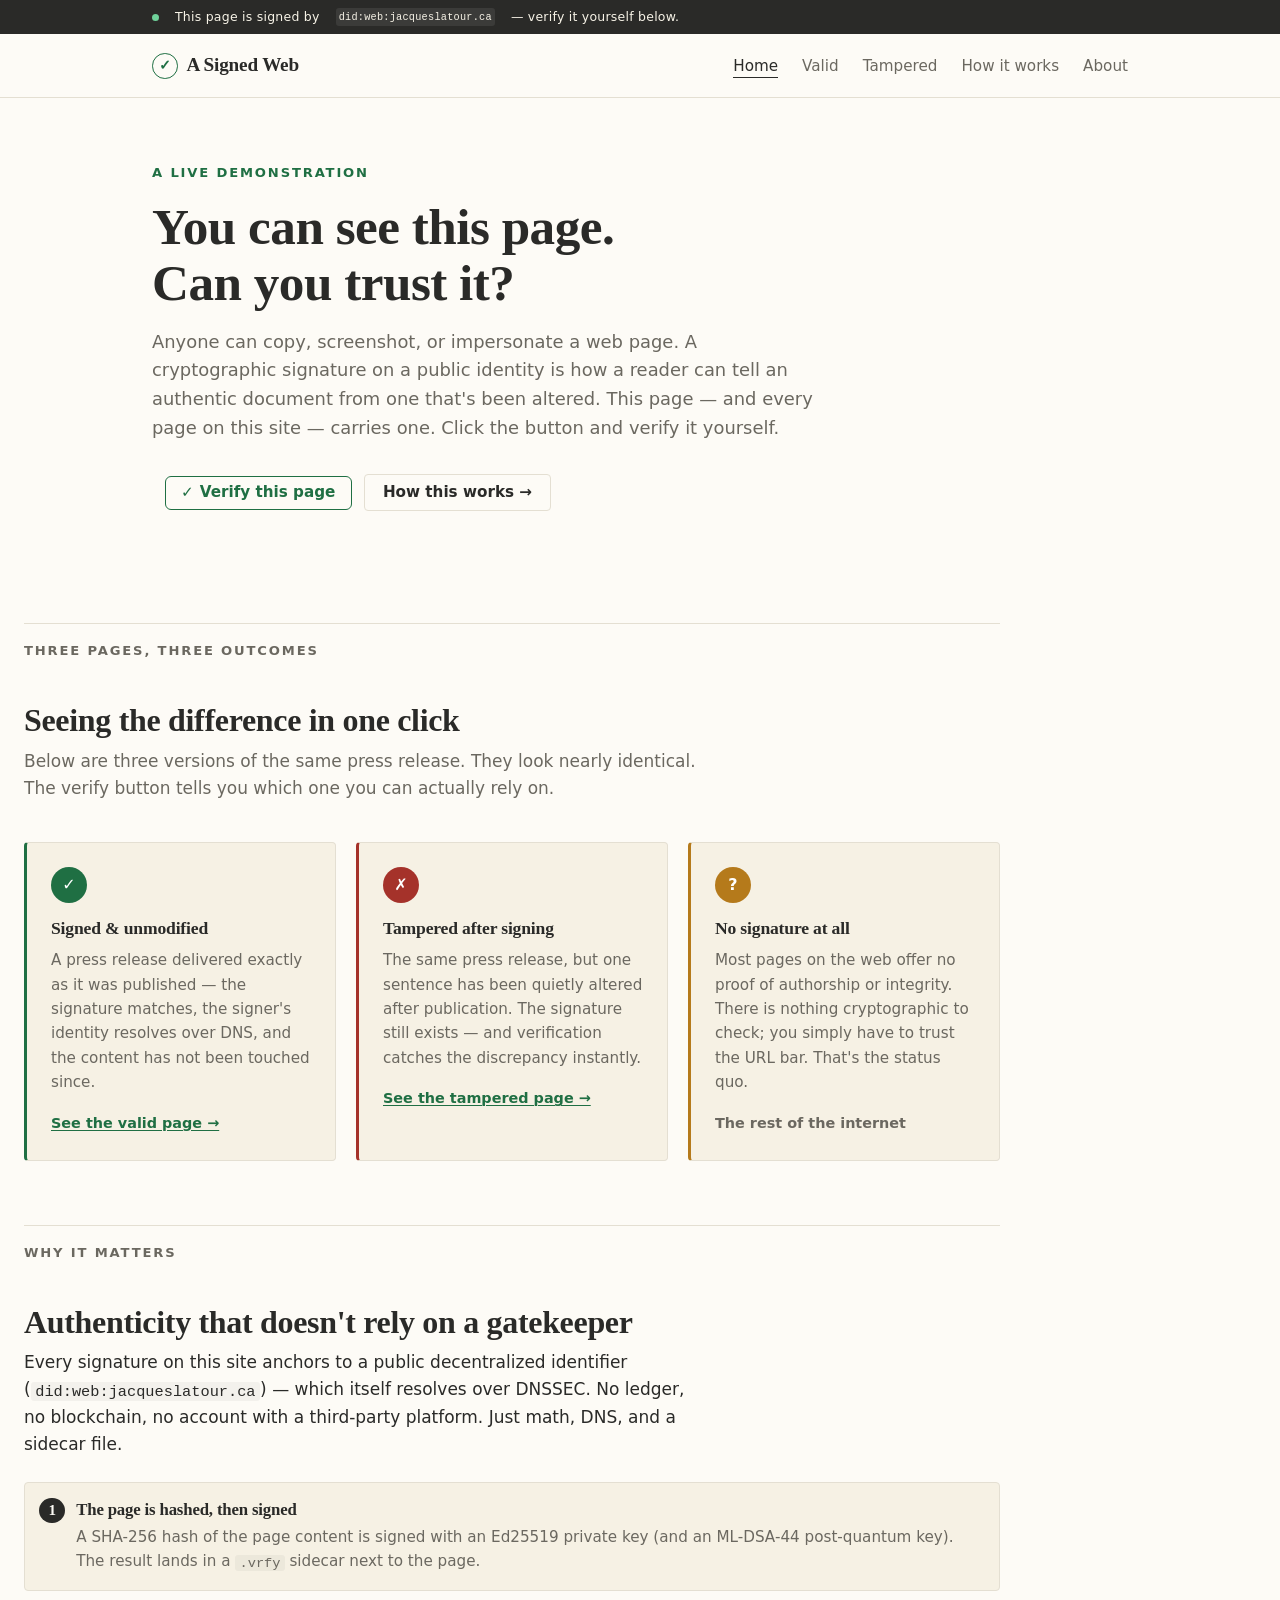
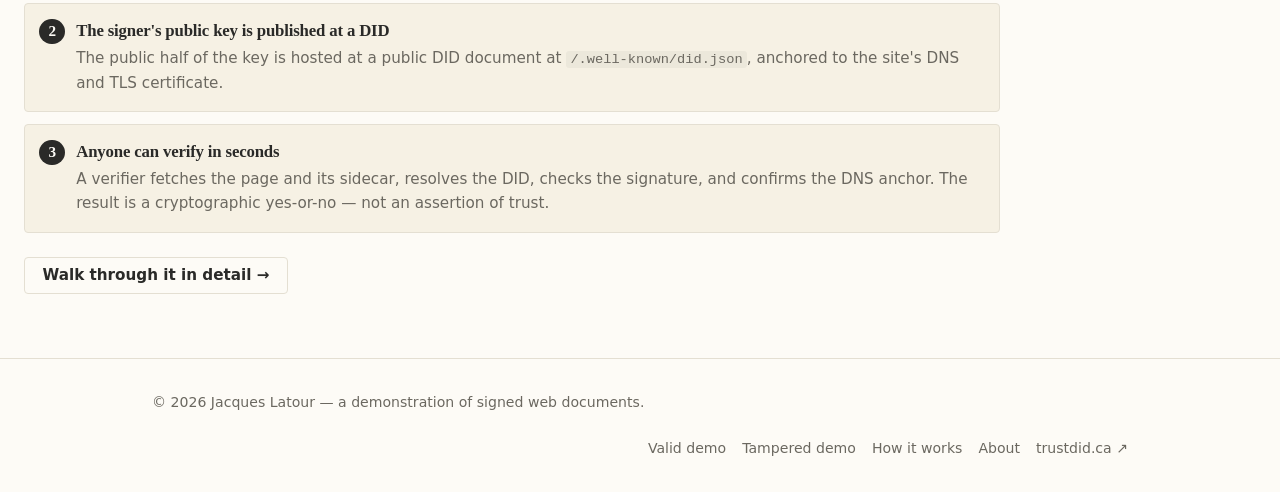
==== index.html @ 9b89d2e9 "again" ====
<!DOCTYPE html>
<html lang="en">
<head>
  <meta charset="UTF-8">
  <meta name="viewport" content="width=device-width, initial-scale=1.0">
  <title>A Signed Web — jacqueslatour.ca</title>
  <meta name="description" content="A live demonstration of cryptographically signed documents on the web. Every page here is verifiable against a public decentralized identity.">
  <link rel="stylesheet" href="css/styles.css">
</head>
<body>

  <div class="trust-bar">
    <div class="container">
      <span class="dot" aria-hidden="true"></span>
      <span>This page is signed by</span>
      <code>did:web:jacqueslatour.ca</code>
      <span>— verify it yourself below.</span>
    </div>
  </div>

  <nav class="nav" aria-label="Primary">
    <div class="container">
      <a href="/" class="nav-logo">
        <span class="seal" aria-hidden="true">✓</span>
        A Signed Web
      </a>
      <button class="nav-toggle" aria-label="Toggle navigation" aria-expanded="false">
        <span></span><span></span><span></span>
      </button>
      <ul class="nav-links">
        <li><a href="/" class="active">Home</a></li>
        <li><a href="demo/valid/">Valid</a></li>
        <li><a href="demo/tampered/">Tampered</a></li>
        <li><a href="how-it-works/">How it works</a></li>
        <li><a href="about/">About</a></li>
      </ul>
    </div>
  </nav>

  <header class="hero">
    <div class="container">
      <div class="eyebrow">A live demonstration</div>
      <h1>You can see this page. Can you trust it?</h1>
      <p class="subtitle">
        Anyone can copy, screenshot, or impersonate a web page. A cryptographic
        signature on a public identity is how a reader can tell an authentic
        document from one that's been altered. This page — and every page on
        this site — carries one. Click the button and verify it yourself.
      </p>
      <div class="hero-actions">
        <span id="hero-verify" data-trustdid-vrfy data-trustdid-vrfy-label="Verify this page"></span>
        <a href="how-it-works/" class="btn btn-ghost">How this works →</a>
      </div>
    </div>
  </header>

  <main>
    <section class="container section">
      <div class="section-lede">Three pages, three outcomes</div>
      <h2>Seeing the difference in one click</h2>
      <p class="muted" style="max-width:42rem">
        Below are three versions of the same press release. They look nearly
        identical. The verify button tells you which one you can actually rely on.
      </p>

      <div class="pillars">
        <article class="pillar is-pass">
          <span class="pillar-icon" aria-hidden="true">✓</span>
          <h3>Signed &amp; unmodified</h3>
          <p>A press release delivered exactly as it was published — the
             signature matches, the signer's identity resolves over DNS,
             and the content has not been touched since.</p>
          <a href="demo/valid/" class="pillar-action">See the valid page →</a>
        </article>

        <article class="pillar is-fail">
          <span class="pillar-icon" aria-hidden="true">✗</span>
          <h3>Tampered after signing</h3>
          <p>The same press release, but one sentence has been quietly
             altered after publication. The signature still exists —
             and verification catches the discrepancy instantly.</p>
          <a href="demo/tampered/" class="pillar-action">See the tampered page →</a>
        </article>

        <article class="pillar is-warn">
          <span class="pillar-icon" aria-hidden="true">?</span>
          <h3>No signature at all</h3>
          <p>Most pages on the web offer no proof of authorship or integrity.
             There is nothing cryptographic to check; you simply have to
             trust the URL bar. That's the status quo.</p>
          <span class="pillar-action muted">The rest of the internet</span>
        </article>
      </div>
    </section>

    <section class="container section">
      <div class="section-lede">Why it matters</div>
      <h2>Authenticity that doesn't rely on a gatekeeper</h2>
      <p style="max-width:42rem">
        Every signature on this site anchors to a public decentralized
        identifier (<code>did:web:jacqueslatour.ca</code>) — which itself
        resolves over DNSSEC. No ledger, no blockchain, no account with a
        third-party platform. Just math, DNS, and a sidecar file.
      </p>

      <ul class="steps">
        <li>
          <h3>The page is hashed, then signed</h3>
          <p>A SHA-256 hash of the page content is signed with an Ed25519
             private key (and an ML-DSA-44 post-quantum key). The result
             lands in a <code>.vrfy</code> sidecar next to the page.</p>
        </li>
        <li>
          <h3>The signer's public key is published at a DID</h3>
          <p>The public half of the key is hosted at a public DID document
             at <code>/.well-known/did.json</code>, anchored to the site's
             DNS and TLS certificate.</p>
        </li>
        <li>
          <h3>Anyone can verify in seconds</h3>
          <p>A verifier fetches the page and its sidecar, resolves the DID,
             checks the signature, and confirms the DNS anchor. The result
             is a cryptographic yes-or-no — not an assertion of trust.</p>
        </li>
      </ul>

      <p>
        <a href="how-it-works/" class="btn btn-ghost">Walk through it in detail →</a>
      </p>
    </section>
  </main>

  <footer class="site-footer">
    <div class="container">
      <span>© 2026 Jacques Latour — a demonstration of signed web documents.</span>
      <div class="foot-nav">
        <a href="demo/valid/">Valid demo</a>
        <a href="demo/tampered/">Tampered demo</a>
        <a href="how-it-works/">How it works</a>
        <a href="about/">About</a>
        <a href="https://trustdid.ca" target="_blank" rel="noopener">trustdid.ca ↗</a>
      </div>
    </div>
  </footer>

  <script src="js/main.js" defer></script>
  <script src="js/trustdid-verify.js" defer></script>
</body>
</html>
---- css/styles.css ----
/* ──────────────────────────────────────────────────────────────────────────
   jacqueslatour.ca — paper theme
   A showcase for signed-and-verified web documents.

   Palette:
     ink       #2a2a28    — body text
     muted     #6b6860    — secondary text
     paper     #fdfbf6    — page background
     vellum    #f6f1e4    — cards, panels
     rule      #e4dfd2    — borders, separators
     pass      #1f6f43    — valid / verified
     fail      #a5322a    — invalid / tampered
     warn      #b57a1b    — unverified / unreachable
   ────────────────────────────────────────────────────────────────────────── */

:root {
  --ink: #2a2a28;
  --muted: #6b6860;
  --paper: #fdfbf6;
  --vellum: #f6f1e4;
  --rule: #e4dfd2;
  --pass: #1f6f43;
  --fail: #a5322a;
  --warn: #b57a1b;

  --font-serif: "Source Serif 4", "Source Serif Pro", ui-serif, Georgia, "Times New Roman", serif;
  --font-sans:  system-ui, -apple-system, "Segoe UI", Roboto, "Helvetica Neue", Arial, sans-serif;
  --font-mono:  ui-monospace, SFMono-Regular, Menlo, Consolas, "Liberation Mono", monospace;

  --radius: 4px;
  --measure: 42rem;

  /* Override popover defaults so the widget inherits our theme */
  --tdv-pass: var(--pass);
  --tdv-fail: var(--fail);
  --tdv-warn: var(--warn);
  --tdv-accent: var(--pass);
  --tdv-bg: var(--vellum);
  --tdv-ink: var(--ink);
  --tdv-muted: var(--muted);
  --tdv-rule: var(--rule);
  --tdv-radius: 4px;
  --tdv-font: var(--font-sans);
}

* { box-sizing: border-box; }
html { -webkit-text-size-adjust: 100%; }
body {
  margin: 0;
  background: var(--paper);
  color: var(--ink);
  font-family: var(--font-sans);
  font-size: 17px;
  line-height: 1.6;
  text-rendering: optimizeLegibility;
  -webkit-font-smoothing: antialiased;
}

.container { max-width: 64rem; margin: 0 auto; padding: 0 1.5rem; }

h1, h2, h3, h4 {
  font-family: var(--font-serif);
  font-weight: 600;
  letter-spacing: -0.01em;
  color: var(--ink);
  margin: 0 0 0.5rem;
}
h1 { font-size: clamp(2rem, 4vw + 1rem, 3.2rem); line-height: 1.1; }
h2 { font-size: clamp(1.4rem, 1.5vw + 1rem, 2rem); line-height: 1.2; margin-top: 2.5rem; }
h3 { font-size: 1.15rem; line-height: 1.3; }

p { margin: 0 0 1rem; }
a { color: var(--pass); text-decoration: underline; text-decoration-thickness: 1px; text-underline-offset: 2px; }
a:hover { text-decoration-thickness: 2px; }

code, pre, .mono {
  font-family: var(--font-mono);
  font-size: 0.9em;
}
code { background: rgba(0,0,0,0.04); padding: 0.05em 0.3em; border-radius: 3px; }
pre  { background: var(--vellum); border: 1px solid var(--rule); border-radius: var(--radius);
       padding: 0.9rem 1rem; overflow-x: auto; line-height: 1.5; }

hr { border: 0; border-top: 1px solid var(--rule); margin: 2.5rem 0; }

.muted { color: var(--muted); }
.small { font-size: 0.88rem; }

/* ── Trust bar (top-of-page identity strip) ────────────────────────────── */
.trust-bar {
  background: var(--ink);
  color: #f7f3e7;
  font-size: 0.78rem;
  letter-spacing: 0.02em;
}
.trust-bar .container {
  display: flex; align-items: center; gap: 1rem; flex-wrap: wrap;
  padding-top: 0.45rem; padding-bottom: 0.45rem;
}
.trust-bar .dot { width: 7px; height: 7px; border-radius: 50%; background: #6fd19a; display: inline-block; }
.trust-bar code { background: rgba(255,255,255,0.08); color: #f7f3e7; font-size: 0.82em; }

/* ── Navigation ────────────────────────────────────────────────────────── */
.nav {
  border-bottom: 1px solid var(--rule);
  background: var(--paper);
}
.nav .container {
  display: flex; align-items: center; gap: 2rem;
  padding-top: 1rem; padding-bottom: 1rem;
}
.nav-logo {
  font-family: var(--font-serif); font-weight: 700; font-size: 1.2rem;
  color: var(--ink); text-decoration: none; letter-spacing: -0.01em;
  display: flex; align-items: center; gap: 0.55rem;
}
.nav-logo .seal {
  width: 1.6rem; height: 1.6rem; border: 1.5px solid var(--pass); color: var(--pass);
  border-radius: 50%; display: inline-flex; align-items: center; justify-content: center;
  font-size: 0.9rem; font-weight: 700;
}
.nav-links { list-style: none; display: flex; gap: 1.5rem; margin: 0 0 0 auto; padding: 0; }
.nav-links a {
  color: var(--muted); text-decoration: none; font-size: 0.95rem;
  border-bottom: 1.5px solid transparent; padding-bottom: 2px;
}
.nav-links a:hover, .nav-links a.active { color: var(--ink); border-color: var(--ink); }

.nav-toggle {
  display: none; background: none; border: 0; cursor: pointer; padding: 0.3rem;
}
.nav-toggle span {
  display: block; width: 20px; height: 2px; background: var(--ink); margin: 4px 0;
}

@media (max-width: 620px) {
  .nav .container { flex-wrap: wrap; }
  .nav-toggle { display: block; margin-left: auto; }
  .nav-links {
    width: 100%; flex-direction: column; gap: 0.4rem; margin: 0.8rem 0 0;
    display: none;
  }
  .nav-links.open { display: flex; }
}

/* ── Hero ──────────────────────────────────────────────────────────────── */
.hero { padding: 4rem 0 3rem; }
.hero .eyebrow {
  color: var(--pass); font-size: 0.82rem; font-weight: 700;
  letter-spacing: 0.14em; text-transform: uppercase;
  margin-bottom: 1rem;
}
.hero h1 { margin-bottom: 1rem; max-width: 22ch; }
.hero .subtitle {
  font-size: 1.12rem; color: var(--muted); max-width: var(--measure);
  margin-bottom: 2rem;
}
.hero .hero-actions { display: flex; flex-wrap: wrap; gap: 0.8rem; align-items: center; }
.hero .hero-actions .tdv-btn { font-size: 0.95rem; padding: 0.55em 1em; }

/* ── Buttons ───────────────────────────────────────────────────────────── */
.btn {
  display: inline-flex; align-items: center; gap: 0.45em;
  font: inherit; font-size: 0.95rem; font-weight: 600; line-height: 1;
  padding: 0.65em 1.15em; border-radius: var(--radius); cursor: pointer;
  text-decoration: none; border: 1px solid transparent;
  transition: background 0.15s ease, color 0.15s ease, border-color 0.15s ease;
}
.btn-primary { background: var(--ink); color: var(--paper); border-color: var(--ink); }
.btn-primary:hover { background: #3d3d3a; border-color: #3d3d3a; }
.btn-ghost { background: transparent; color: var(--ink); border-color: var(--rule); }
.btn-ghost:hover { border-color: var(--ink); }

/* ── Pillars (3-state comparison) ──────────────────────────────────────── */
.pillars {
  display: grid; grid-template-columns: repeat(auto-fit, minmax(15rem, 1fr));
  gap: 1.25rem; margin: 2.5rem 0;
}
.pillar {
  background: var(--vellum); border: 1px solid var(--rule);
  border-radius: var(--radius); padding: 1.5rem;
}
.pillar .pillar-icon {
  width: 2.25rem; height: 2.25rem; border-radius: 50%;
  display: inline-flex; align-items: center; justify-content: center;
  margin-bottom: 0.9rem; font-size: 1rem; font-weight: 700;
}
.pillar.is-pass { border-left: 3px solid var(--pass); }
.pillar.is-pass .pillar-icon { background: var(--pass); color: #fff; }
.pillar.is-fail { border-left: 3px solid var(--fail); }
.pillar.is-fail .pillar-icon { background: var(--fail); color: #fff; }
.pillar.is-warn { border-left: 3px solid var(--warn); }
.pillar.is-warn .pillar-icon { background: var(--warn); color: #fff; }
.pillar h3 { margin-top: 0; font-size: 1.1rem; }
.pillar p { font-size: 0.95rem; color: var(--muted); margin-bottom: 0.9rem; }
.pillar .pillar-action { font-size: 0.9rem; font-weight: 600; }

/* ── Section headings ──────────────────────────────────────────────────── */
.section { margin: 4rem 0; }
.section-lede {
  font-size: 0.82rem; font-weight: 700; letter-spacing: 0.14em;
  text-transform: uppercase; color: var(--muted);
  border-top: 1px solid var(--rule); padding-top: 1rem; margin-bottom: 0.5rem;
}

/* ── Document / press-release layout ──────────────────────────────────── */
.document {
  background: var(--paper); border: 1px solid var(--rule);
  border-radius: var(--radius); padding: 2.5rem 2rem;
  max-width: 44rem; margin: 0 auto;
  box-shadow: 0 1px 0 rgba(0,0,0,0.03), 0 8px 28px rgba(0,0,0,0.04);
}
.document .doc-header {
  border-bottom: 1px solid var(--rule); padding-bottom: 1rem; margin-bottom: 1.5rem;
}
.document .doc-kicker {
  color: var(--muted); font-size: 0.75rem; letter-spacing: 0.15em;
  text-transform: uppercase; margin-bottom: 0.5rem;
}
.document h1 {
  font-size: 2rem; line-height: 1.2; margin: 0 0 0.5rem;
  font-family: var(--font-serif);
}
.document .byline { color: var(--muted); font-size: 0.9rem; }
.document p, .document li { font-family: var(--font-serif); font-size: 1.05rem; line-height: 1.65; }
.document h2, .document h3 { font-family: var(--font-serif); }
.document ul, .document ol { padding-left: 1.4rem; }

/* ── Verify strip (attached below document) ───────────────────────────── */
.verify-strip {
  max-width: 44rem; margin: 1rem auto 0;
  display: flex; flex-wrap: wrap; align-items: center; gap: 0.8rem;
  padding: 0.9rem 1rem; border: 1px dashed var(--rule);
  border-radius: var(--radius); background: var(--vellum);
  font-size: 0.9rem; color: var(--muted);
}
.verify-strip strong { color: var(--ink); }
.verify-strip .spacer { flex: 1; min-width: 1rem; }

/* ── Status banner (above a doc page) ─────────────────────────────────── */
.banner {
  max-width: 44rem; margin: 0 auto 1rem; border-radius: var(--radius);
  padding: 0.75rem 1rem; font-size: 0.9rem;
  display: flex; align-items: flex-start; gap: 0.75rem;
}
.banner.is-pass { background: rgba(31,111,67,0.08); border: 1px solid rgba(31,111,67,0.25); color: #184f31; }
.banner.is-fail { background: rgba(165,50,42,0.08); border: 1px solid rgba(165,50,42,0.25); color: #782419; }
.banner.is-warn { background: rgba(181,122,27,0.10); border: 1px solid rgba(181,122,27,0.28); color: #7c5412; }
.banner .banner-icon { font-weight: 700; line-height: 1.2; }

/* ── Prose (how-it-works, about) ──────────────────────────────────────── */
.prose { max-width: var(--measure); }
.prose p, .prose li { font-size: 1.03rem; }
.prose h2 { margin-top: 2.5rem; }
.prose h3 { margin-top: 1.75rem; }
.prose ul, .prose ol { padding-left: 1.5rem; }
.prose li { margin-bottom: 0.4rem; }

.callout {
  border-left: 3px solid var(--pass); background: var(--vellum);
  padding: 1rem 1.25rem; margin: 1.5rem 0; border-radius: 0 var(--radius) var(--radius) 0;
  font-size: 0.98rem;
}
.callout.is-warn { border-left-color: var(--warn); }
.callout.is-fail { border-left-color: var(--fail); }

/* ── Step list ─────────────────────────────────────────────────────────── */
.steps { list-style: none; padding: 0; counter-reset: step; margin: 1.5rem 0; }
.steps > li {
  counter-increment: step; position: relative;
  padding: 1rem 1rem 1rem 3.2rem; margin-bottom: 0.75rem;
  background: var(--vellum); border: 1px solid var(--rule);
  border-radius: var(--radius);
}
.steps > li::before {
  content: counter(step); position: absolute; left: 0.9rem; top: 0.9rem;
  width: 1.6rem; height: 1.6rem; border-radius: 50%;
  background: var(--ink); color: var(--paper);
  font-family: var(--font-serif); font-weight: 700; font-size: 0.95rem;
  display: inline-flex; align-items: center; justify-content: center;
}
.steps h3 { margin: 0 0 0.25rem; font-size: 1.05rem; }
.steps p { margin: 0; color: var(--muted); font-size: 0.95rem; }

/* ── Footer ────────────────────────────────────────────────────────────── */
.site-footer {
  margin-top: 4rem; padding: 2rem 0;
  border-top: 1px solid var(--rule); color: var(--muted); font-size: 0.88rem;
}
.site-footer .container { display: flex; gap: 1.5rem; flex-wrap: wrap; align-items: baseline; }
.site-footer .foot-nav { display: flex; gap: 1rem; flex-wrap: wrap; margin-left: auto; }
.site-footer a { color: var(--muted); text-decoration: none; }
.site-footer a:hover { color: var(--ink); text-decoration: underline; }

/* ── Utility ───────────────────────────────────────────────────────────── */
.mt-1 { margin-top: 0.5rem; } .mt-2 { margin-top: 1rem; } .mt-3 { margin-top: 1.5rem; }
.mt-4 { margin-top: 2rem; }   .mt-5 { margin-top: 3rem; }
.mb-1 { margin-bottom: 0.5rem; } .mb-2 { margin-bottom: 1rem; } .mb-3 { margin-bottom: 1.5rem; }
.text-center { text-align: center; }
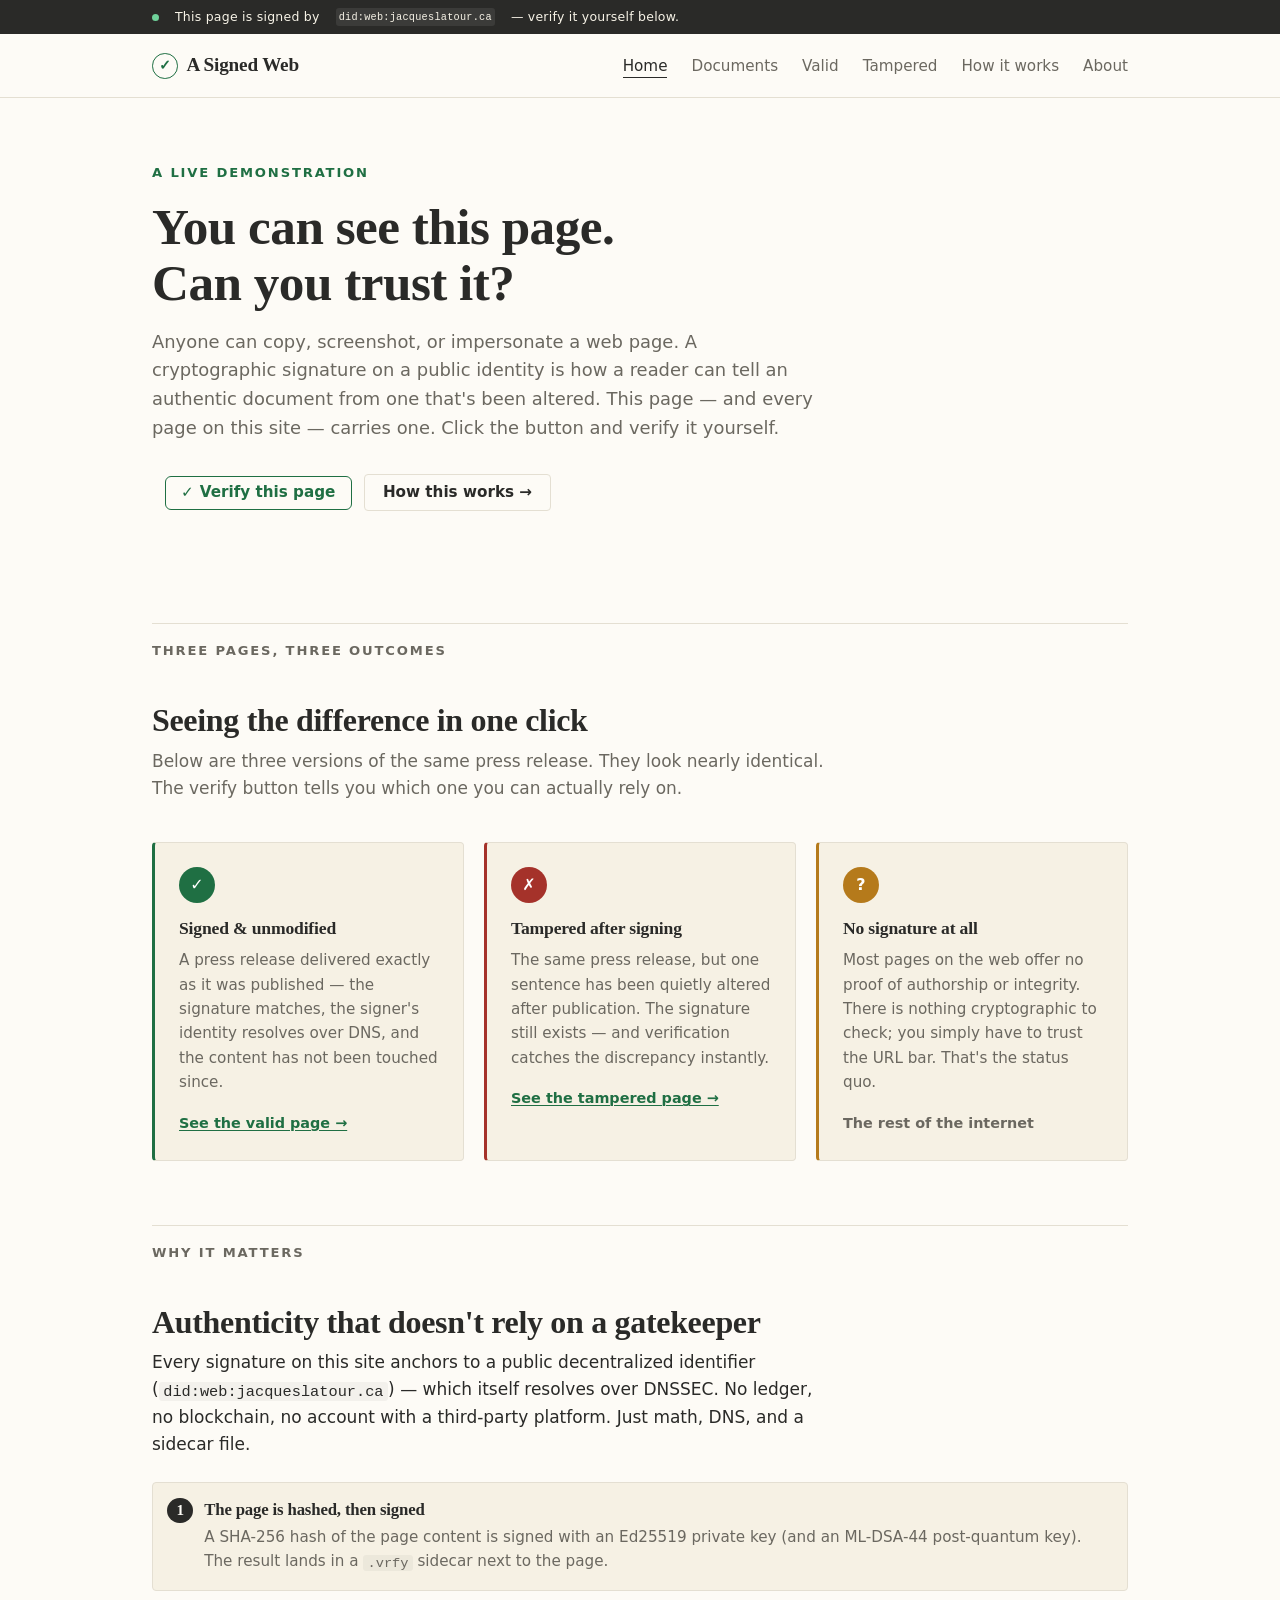
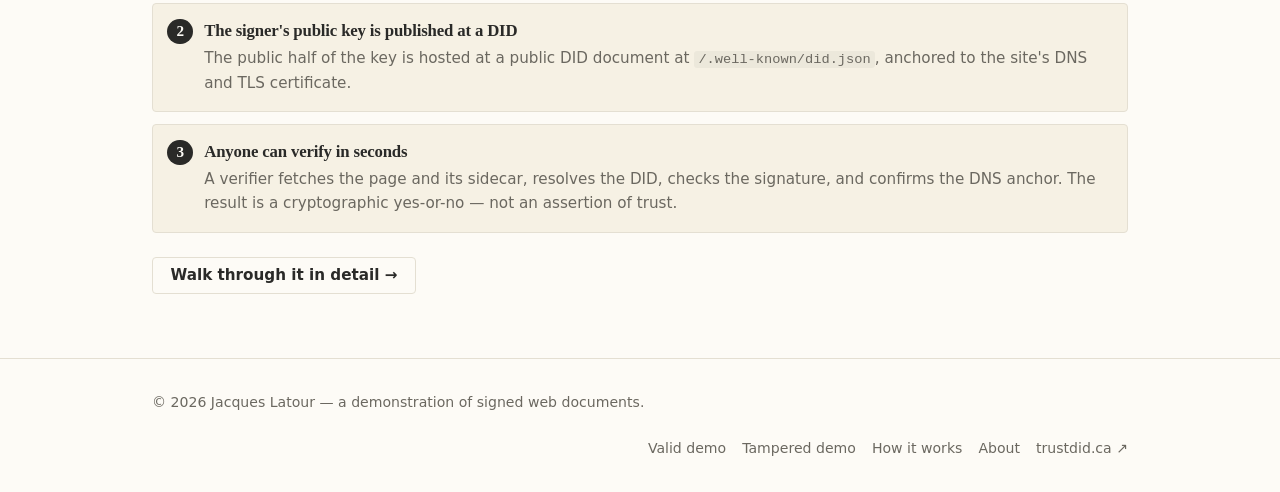
==== commit 1d43c1fb: "added sample legal doc page with verification" ====
--- a/index.html
+++ b/index.html
@@ -29,6 +29,7 @@
       </button>
       <ul class="nav-links">
         <li><a href="/" class="active">Home</a></li>
+        <li><a href="/gallery/">Documents</a></li>
         <li><a href="demo/valid/">Valid</a></li>
         <li><a href="demo/tampered/">Tampered</a></li>
         <li><a href="how-it-works/">How it works</a></li>
--- a/css/styles.css
+++ b/css/styles.css
@@ -195,8 +195,31 @@
 .pillar p { font-size: 0.95rem; color: var(--muted); margin-bottom: 0.9rem; }
 .pillar .pillar-action { font-size: 0.9rem; font-weight: 600; }
 
+/* ── Document gallery cards ────────────────────────────────────────────── */
+.btn-sm { font-size: 0.85rem; padding: 0.5em 0.9em; }
+
+.doc-grid {
+  display: grid; grid-template-columns: repeat(auto-fit, minmax(16rem, 1fr));
+  gap: 1.25rem; margin: 2.5rem 0;
+}
+.doc-card {
+  display: flex; flex-direction: column;
+  background: var(--vellum); border: 1px solid var(--rule);
+  border-left: 3px solid var(--pass);
+  border-radius: var(--radius); padding: 1.5rem;
+}
+.doc-card .cat {
+  font-family: var(--font-sans); font-size: 0.72rem; font-weight: 700;
+  letter-spacing: 0.14em; text-transform: uppercase; color: var(--pass);
+  margin-bottom: 0.5rem;
+}
+.doc-card h3 { margin: 0 0 0.3rem; font-size: 1.15rem; }
+.doc-card .issuer { font-size: 0.82rem; color: var(--muted); margin-bottom: 0.75rem; }
+.doc-card p { font-size: 0.95rem; color: var(--muted); margin-bottom: 1.25rem; }
+.doc-card .doc-actions { margin-top: auto; display: flex; flex-wrap: wrap; gap: 0.5rem; }
+
 /* ── Section headings ──────────────────────────────────────────────────── */
-.section { margin: 4rem 0; }
+.section { margin: 4rem auto; }
 .section-lede {
   font-size: 0.82rem; font-weight: 700; letter-spacing: 0.14em;
   text-transform: uppercase; color: var(--muted);
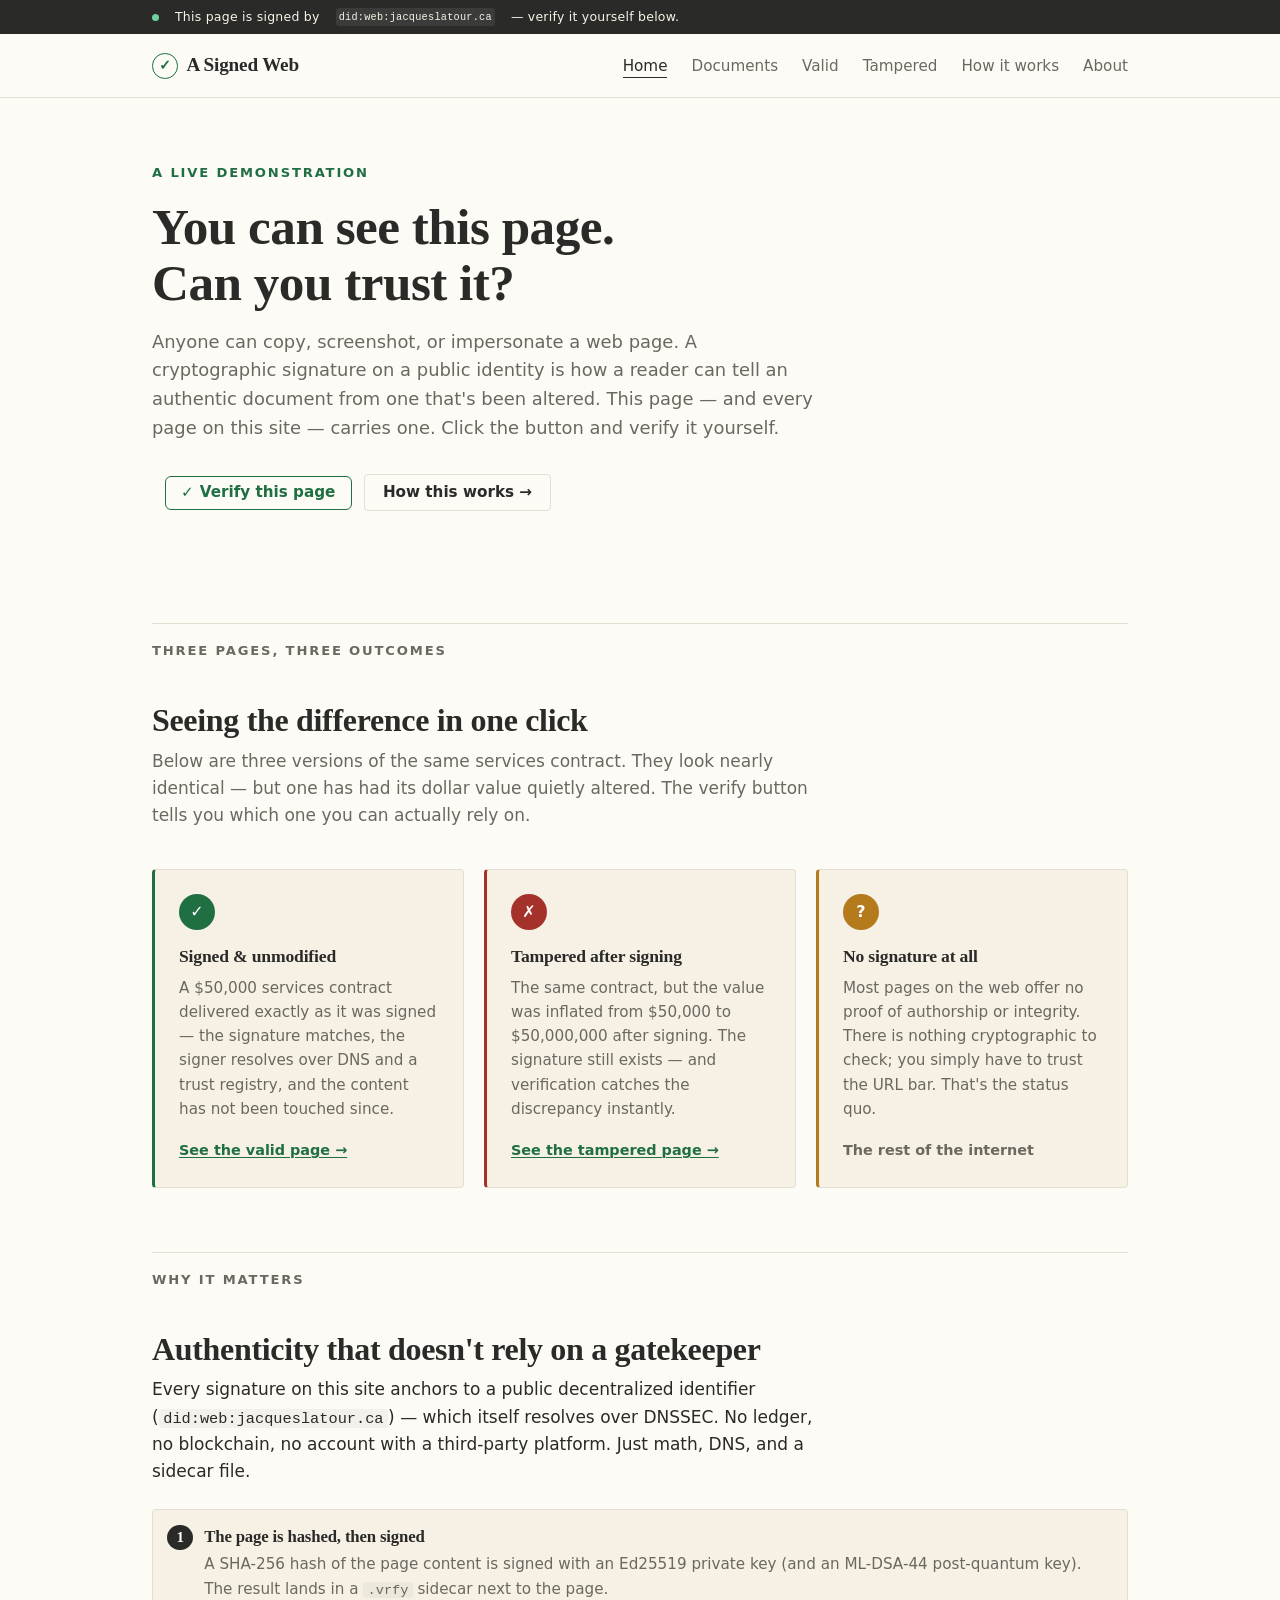
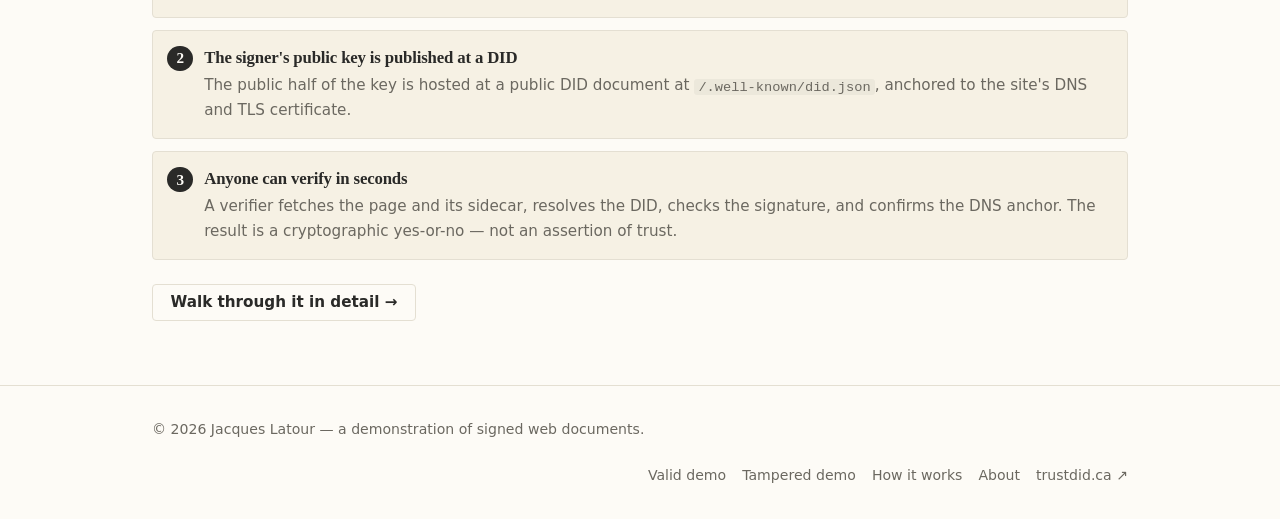
==== commit 78faca78: "again" ====
--- a/index.html
+++ b/index.html
@@ -1,150 +1,151 @@
-<!DOCTYPE html>
-<html lang="en">
-<head>
-  <meta charset="UTF-8">
-  <meta name="viewport" content="width=device-width, initial-scale=1.0">
-  <title>A Signed Web — jacqueslatour.ca</title>
-  <meta name="description" content="A live demonstration of cryptographically signed documents on the web. Every page here is verifiable against a public decentralized identity.">
-  <link rel="stylesheet" href="css/styles.css">
-</head>
-<body>
-
-  <div class="trust-bar">
-    <div class="container">
-      <span class="dot" aria-hidden="true"></span>
-      <span>This page is signed by</span>
-      <code>did:web:jacqueslatour.ca</code>
-      <span>— verify it yourself below.</span>
-    </div>
-  </div>
-
-  <nav class="nav" aria-label="Primary">
-    <div class="container">
-      <a href="/" class="nav-logo">
-        <span class="seal" aria-hidden="true">✓</span>
-        A Signed Web
-      </a>
-      <button class="nav-toggle" aria-label="Toggle navigation" aria-expanded="false">
-        <span></span><span></span><span></span>
-      </button>
-      <ul class="nav-links">
-        <li><a href="/" class="active">Home</a></li>
-        <li><a href="/gallery/">Documents</a></li>
-        <li><a href="demo/valid/">Valid</a></li>
-        <li><a href="demo/tampered/">Tampered</a></li>
-        <li><a href="how-it-works/">How it works</a></li>
-        <li><a href="about/">About</a></li>
-      </ul>
-    </div>
-  </nav>
-
-  <header class="hero">
-    <div class="container">
-      <div class="eyebrow">A live demonstration</div>
-      <h1>You can see this page. Can you trust it?</h1>
-      <p class="subtitle">
-        Anyone can copy, screenshot, or impersonate a web page. A cryptographic
-        signature on a public identity is how a reader can tell an authentic
-        document from one that's been altered. This page — and every page on
-        this site — carries one. Click the button and verify it yourself.
-      </p>
-      <div class="hero-actions">
-        <span id="hero-verify" data-trustdid-vrfy data-trustdid-vrfy-label="Verify this page"></span>
-        <a href="how-it-works/" class="btn btn-ghost">How this works →</a>
-      </div>
-    </div>
-  </header>
-
-  <main>
-    <section class="container section">
-      <div class="section-lede">Three pages, three outcomes</div>
-      <h2>Seeing the difference in one click</h2>
-      <p class="muted" style="max-width:42rem">
-        Below are three versions of the same press release. They look nearly
-        identical. The verify button tells you which one you can actually rely on.
-      </p>
-
-      <div class="pillars">
-        <article class="pillar is-pass">
-          <span class="pillar-icon" aria-hidden="true">✓</span>
-          <h3>Signed &amp; unmodified</h3>
-          <p>A press release delivered exactly as it was published — the
-             signature matches, the signer's identity resolves over DNS,
-             and the content has not been touched since.</p>
-          <a href="demo/valid/" class="pillar-action">See the valid page →</a>
-        </article>
-
-        <article class="pillar is-fail">
-          <span class="pillar-icon" aria-hidden="true">✗</span>
-          <h3>Tampered after signing</h3>
-          <p>The same press release, but one sentence has been quietly
-             altered after publication. The signature still exists —
-             and verification catches the discrepancy instantly.</p>
-          <a href="demo/tampered/" class="pillar-action">See the tampered page →</a>
-        </article>
-
-        <article class="pillar is-warn">
-          <span class="pillar-icon" aria-hidden="true">?</span>
-          <h3>No signature at all</h3>
-          <p>Most pages on the web offer no proof of authorship or integrity.
-             There is nothing cryptographic to check; you simply have to
-             trust the URL bar. That's the status quo.</p>
-          <span class="pillar-action muted">The rest of the internet</span>
-        </article>
-      </div>
-    </section>
-
-    <section class="container section">
-      <div class="section-lede">Why it matters</div>
-      <h2>Authenticity that doesn't rely on a gatekeeper</h2>
-      <p style="max-width:42rem">
-        Every signature on this site anchors to a public decentralized
-        identifier (<code>did:web:jacqueslatour.ca</code>) — which itself
-        resolves over DNSSEC. No ledger, no blockchain, no account with a
-        third-party platform. Just math, DNS, and a sidecar file.
-      </p>
-
-      <ul class="steps">
-        <li>
-          <h3>The page is hashed, then signed</h3>
-          <p>A SHA-256 hash of the page content is signed with an Ed25519
-             private key (and an ML-DSA-44 post-quantum key). The result
-             lands in a <code>.vrfy</code> sidecar next to the page.</p>
-        </li>
-        <li>
-          <h3>The signer's public key is published at a DID</h3>
-          <p>The public half of the key is hosted at a public DID document
-             at <code>/.well-known/did.json</code>, anchored to the site's
-             DNS and TLS certificate.</p>
-        </li>
-        <li>
-          <h3>Anyone can verify in seconds</h3>
-          <p>A verifier fetches the page and its sidecar, resolves the DID,
-             checks the signature, and confirms the DNS anchor. The result
-             is a cryptographic yes-or-no — not an assertion of trust.</p>
-        </li>
-      </ul>
-
-      <p>
-        <a href="how-it-works/" class="btn btn-ghost">Walk through it in detail →</a>
-      </p>
-    </section>
-  </main>
-
-  <footer class="site-footer">
-    <div class="container">
-      <span>© 2026 Jacques Latour — a demonstration of signed web documents.</span>
-      <div class="foot-nav">
-        <a href="demo/valid/">Valid demo</a>
-        <a href="demo/tampered/">Tampered demo</a>
-        <a href="how-it-works/">How it works</a>
-        <a href="about/">About</a>
-        <a href="https://trustdid.ca" target="_blank" rel="noopener">trustdid.ca ↗</a>
-      </div>
-    </div>
-  </footer>
-
-  <script src="js/main.js" defer></script>
-  <script src="js/trustdid-verify.js" defer></script>
-</body>
-</html>
+<!DOCTYPE html>
+<html lang="en">
+<head>
+  <meta charset="UTF-8">
+  <meta name="viewport" content="width=device-width, initial-scale=1.0">
+  <title>A Signed Web — jacqueslatour.ca</title>
+  <meta name="description" content="A live demonstration of cryptographically signed documents on the web. Every page here is verifiable against a public decentralized identity.">
+  <link rel="stylesheet" href="css/styles.css">
+</head>
+<body>
+
+  <div class="trust-bar">
+    <div class="container">
+      <span class="dot" aria-hidden="true"></span>
+      <span>This page is signed by</span>
+      <code>did:web:jacqueslatour.ca</code>
+      <span>— verify it yourself below.</span>
+    </div>
+  </div>
+
+  <nav class="nav" aria-label="Primary">
+    <div class="container">
+      <a href="/" class="nav-logo">
+        <span class="seal" aria-hidden="true">✓</span>
+        A Signed Web
+      </a>
+      <button class="nav-toggle" aria-label="Toggle navigation" aria-expanded="false">
+        <span></span><span></span><span></span>
+      </button>
+      <ul class="nav-links">
+        <li><a href="/" class="active">Home</a></li>
+        <li><a href="/gallery/">Documents</a></li>
+        <li><a href="demo/valid/">Valid</a></li>
+        <li><a href="demo/tampered/">Tampered</a></li>
+        <li><a href="how-it-works/">How it works</a></li>
+        <li><a href="about/">About</a></li>
+      </ul>
+    </div>
+  </nav>
+
+  <header class="hero">
+    <div class="container">
+      <div class="eyebrow">A live demonstration</div>
+      <h1>You can see this page. Can you trust it?</h1>
+      <p class="subtitle">
+        Anyone can copy, screenshot, or impersonate a web page. A cryptographic
+        signature on a public identity is how a reader can tell an authentic
+        document from one that's been altered. This page — and every page on
+        this site — carries one. Click the button and verify it yourself.
+      </p>
+      <div class="hero-actions">
+        <span id="hero-verify" data-trustdid-vrfy data-trustdid-vrfy-label="Verify this page"></span>
+        <a href="how-it-works/" class="btn btn-ghost">How this works →</a>
+      </div>
+    </div>
+  </header>
+
+  <main>
+    <section class="container section">
+      <div class="section-lede">Three pages, three outcomes</div>
+      <h2>Seeing the difference in one click</h2>
+      <p class="muted" style="max-width:42rem">
+        Below are three versions of the same services contract. They look nearly
+        identical — but one has had its dollar value quietly altered. The verify
+        button tells you which one you can actually rely on.
+      </p>
+
+      <div class="pillars">
+        <article class="pillar is-pass">
+          <span class="pillar-icon" aria-hidden="true">✓</span>
+          <h3>Signed &amp; unmodified</h3>
+          <p>A $50,000 services contract delivered exactly as it was signed —
+             the signature matches, the signer resolves over DNS and a trust
+             registry, and the content has not been touched since.</p>
+          <a href="demo/valid/" class="pillar-action">See the valid page →</a>
+        </article>
+
+        <article class="pillar is-fail">
+          <span class="pillar-icon" aria-hidden="true">✗</span>
+          <h3>Tampered after signing</h3>
+          <p>The same contract, but the value was inflated from $50,000 to
+             $50,000,000 after signing. The signature still exists —
+             and verification catches the discrepancy instantly.</p>
+          <a href="demo/tampered/" class="pillar-action">See the tampered page →</a>
+        </article>
+
+        <article class="pillar is-warn">
+          <span class="pillar-icon" aria-hidden="true">?</span>
+          <h3>No signature at all</h3>
+          <p>Most pages on the web offer no proof of authorship or integrity.
+             There is nothing cryptographic to check; you simply have to
+             trust the URL bar. That's the status quo.</p>
+          <span class="pillar-action muted">The rest of the internet</span>
+        </article>
+      </div>
+    </section>
+
+    <section class="container section">
+      <div class="section-lede">Why it matters</div>
+      <h2>Authenticity that doesn't rely on a gatekeeper</h2>
+      <p style="max-width:42rem">
+        Every signature on this site anchors to a public decentralized
+        identifier (<code>did:web:jacqueslatour.ca</code>) — which itself
+        resolves over DNSSEC. No ledger, no blockchain, no account with a
+        third-party platform. Just math, DNS, and a sidecar file.
+      </p>
+
+      <ul class="steps">
+        <li>
+          <h3>The page is hashed, then signed</h3>
+          <p>A SHA-256 hash of the page content is signed with an Ed25519
+             private key (and an ML-DSA-44 post-quantum key). The result
+             lands in a <code>.vrfy</code> sidecar next to the page.</p>
+        </li>
+        <li>
+          <h3>The signer's public key is published at a DID</h3>
+          <p>The public half of the key is hosted at a public DID document
+             at <code>/.well-known/did.json</code>, anchored to the site's
+             DNS and TLS certificate.</p>
+        </li>
+        <li>
+          <h3>Anyone can verify in seconds</h3>
+          <p>A verifier fetches the page and its sidecar, resolves the DID,
+             checks the signature, and confirms the DNS anchor. The result
+             is a cryptographic yes-or-no — not an assertion of trust.</p>
+        </li>
+      </ul>
+
+      <p>
+        <a href="how-it-works/" class="btn btn-ghost">Walk through it in detail →</a>
+      </p>
+    </section>
+  </main>
+
+  <footer class="site-footer">
+    <div class="container">
+      <span>© 2026 Jacques Latour — a demonstration of signed web documents.</span>
+      <div class="foot-nav">
+        <a href="demo/valid/">Valid demo</a>
+        <a href="demo/tampered/">Tampered demo</a>
+        <a href="how-it-works/">How it works</a>
+        <a href="about/">About</a>
+        <a href="https://trustdid.ca" target="_blank" rel="noopener">trustdid.ca ↗</a>
+      </div>
+    </div>
+  </footer>
+
+  <script src="js/main.js" defer></script>
+  <script src="js/trustdid-verify.js" defer></script>
+</body>
+</html>
--- a/css/styles.css
+++ b/css/styles.css
@@ -1,322 +1,322 @@
-/* ──────────────────────────────────────────────────────────────────────────
-   jacqueslatour.ca — paper theme
-   A showcase for signed-and-verified web documents.
-
-   Palette:
-     ink       #2a2a28    — body text
-     muted     #6b6860    — secondary text
-     paper     #fdfbf6    — page background
-     vellum    #f6f1e4    — cards, panels
-     rule      #e4dfd2    — borders, separators
-     pass      #1f6f43    — valid / verified
-     fail      #a5322a    — invalid / tampered
-     warn      #b57a1b    — unverified / unreachable
-   ────────────────────────────────────────────────────────────────────────── */
-
-:root {
-  --ink: #2a2a28;
-  --muted: #6b6860;
-  --paper: #fdfbf6;
-  --vellum: #f6f1e4;
-  --rule: #e4dfd2;
-  --pass: #1f6f43;
-  --fail: #a5322a;
-  --warn: #b57a1b;
-
-  --font-serif: "Source Serif 4", "Source Serif Pro", ui-serif, Georgia, "Times New Roman", serif;
-  --font-sans:  system-ui, -apple-system, "Segoe UI", Roboto, "Helvetica Neue", Arial, sans-serif;
-  --font-mono:  ui-monospace, SFMono-Regular, Menlo, Consolas, "Liberation Mono", monospace;
-
-  --radius: 4px;
-  --measure: 42rem;
-
-  /* Override popover defaults so the widget inherits our theme */
-  --tdv-pass: var(--pass);
-  --tdv-fail: var(--fail);
-  --tdv-warn: var(--warn);
-  --tdv-accent: var(--pass);
-  --tdv-bg: var(--vellum);
-  --tdv-ink: var(--ink);
-  --tdv-muted: var(--muted);
-  --tdv-rule: var(--rule);
-  --tdv-radius: 4px;
-  --tdv-font: var(--font-sans);
-}
-
-* { box-sizing: border-box; }
-html { -webkit-text-size-adjust: 100%; }
-body {
-  margin: 0;
-  background: var(--paper);
-  color: var(--ink);
-  font-family: var(--font-sans);
-  font-size: 17px;
-  line-height: 1.6;
-  text-rendering: optimizeLegibility;
-  -webkit-font-smoothing: antialiased;
-}
-
-.container { max-width: 64rem; margin: 0 auto; padding: 0 1.5rem; }
-
-h1, h2, h3, h4 {
-  font-family: var(--font-serif);
-  font-weight: 600;
-  letter-spacing: -0.01em;
-  color: var(--ink);
-  margin: 0 0 0.5rem;
-}
-h1 { font-size: clamp(2rem, 4vw + 1rem, 3.2rem); line-height: 1.1; }
-h2 { font-size: clamp(1.4rem, 1.5vw + 1rem, 2rem); line-height: 1.2; margin-top: 2.5rem; }
-h3 { font-size: 1.15rem; line-height: 1.3; }
-
-p { margin: 0 0 1rem; }
-a { color: var(--pass); text-decoration: underline; text-decoration-thickness: 1px; text-underline-offset: 2px; }
-a:hover { text-decoration-thickness: 2px; }
-
-code, pre, .mono {
-  font-family: var(--font-mono);
-  font-size: 0.9em;
-}
-code { background: rgba(0,0,0,0.04); padding: 0.05em 0.3em; border-radius: 3px; }
-pre  { background: var(--vellum); border: 1px solid var(--rule); border-radius: var(--radius);
-       padding: 0.9rem 1rem; overflow-x: auto; line-height: 1.5; }
-
-hr { border: 0; border-top: 1px solid var(--rule); margin: 2.5rem 0; }
-
-.muted { color: var(--muted); }
-.small { font-size: 0.88rem; }
-
-/* ── Trust bar (top-of-page identity strip) ────────────────────────────── */
-.trust-bar {
-  background: var(--ink);
-  color: #f7f3e7;
-  font-size: 0.78rem;
-  letter-spacing: 0.02em;
-}
-.trust-bar .container {
-  display: flex; align-items: center; gap: 1rem; flex-wrap: wrap;
-  padding-top: 0.45rem; padding-bottom: 0.45rem;
-}
-.trust-bar .dot { width: 7px; height: 7px; border-radius: 50%; background: #6fd19a; display: inline-block; }
-.trust-bar code { background: rgba(255,255,255,0.08); color: #f7f3e7; font-size: 0.82em; }
-
-/* ── Navigation ────────────────────────────────────────────────────────── */
-.nav {
-  border-bottom: 1px solid var(--rule);
-  background: var(--paper);
-}
-.nav .container {
-  display: flex; align-items: center; gap: 2rem;
-  padding-top: 1rem; padding-bottom: 1rem;
-}
-.nav-logo {
-  font-family: var(--font-serif); font-weight: 700; font-size: 1.2rem;
-  color: var(--ink); text-decoration: none; letter-spacing: -0.01em;
-  display: flex; align-items: center; gap: 0.55rem;
-}
-.nav-logo .seal {
-  width: 1.6rem; height: 1.6rem; border: 1.5px solid var(--pass); color: var(--pass);
-  border-radius: 50%; display: inline-flex; align-items: center; justify-content: center;
-  font-size: 0.9rem; font-weight: 700;
-}
-.nav-links { list-style: none; display: flex; gap: 1.5rem; margin: 0 0 0 auto; padding: 0; }
-.nav-links a {
-  color: var(--muted); text-decoration: none; font-size: 0.95rem;
-  border-bottom: 1.5px solid transparent; padding-bottom: 2px;
-}
-.nav-links a:hover, .nav-links a.active { color: var(--ink); border-color: var(--ink); }
-
-.nav-toggle {
-  display: none; background: none; border: 0; cursor: pointer; padding: 0.3rem;
-}
-.nav-toggle span {
-  display: block; width: 20px; height: 2px; background: var(--ink); margin: 4px 0;
-}
-
-@media (max-width: 620px) {
-  .nav .container { flex-wrap: wrap; }
-  .nav-toggle { display: block; margin-left: auto; }
-  .nav-links {
-    width: 100%; flex-direction: column; gap: 0.4rem; margin: 0.8rem 0 0;
-    display: none;
-  }
-  .nav-links.open { display: flex; }
-}
-
-/* ── Hero ──────────────────────────────────────────────────────────────── */
-.hero { padding: 4rem 0 3rem; }
-.hero .eyebrow {
-  color: var(--pass); font-size: 0.82rem; font-weight: 700;
-  letter-spacing: 0.14em; text-transform: uppercase;
-  margin-bottom: 1rem;
-}
-.hero h1 { margin-bottom: 1rem; max-width: 22ch; }
-.hero .subtitle {
-  font-size: 1.12rem; color: var(--muted); max-width: var(--measure);
-  margin-bottom: 2rem;
-}
-.hero .hero-actions { display: flex; flex-wrap: wrap; gap: 0.8rem; align-items: center; }
-.hero .hero-actions .tdv-btn { font-size: 0.95rem; padding: 0.55em 1em; }
-
-/* ── Buttons ───────────────────────────────────────────────────────────── */
-.btn {
-  display: inline-flex; align-items: center; gap: 0.45em;
-  font: inherit; font-size: 0.95rem; font-weight: 600; line-height: 1;
-  padding: 0.65em 1.15em; border-radius: var(--radius); cursor: pointer;
-  text-decoration: none; border: 1px solid transparent;
-  transition: background 0.15s ease, color 0.15s ease, border-color 0.15s ease;
-}
-.btn-primary { background: var(--ink); color: var(--paper); border-color: var(--ink); }
-.btn-primary:hover { background: #3d3d3a; border-color: #3d3d3a; }
-.btn-ghost { background: transparent; color: var(--ink); border-color: var(--rule); }
-.btn-ghost:hover { border-color: var(--ink); }
-
-/* ── Pillars (3-state comparison) ──────────────────────────────────────── */
-.pillars {
-  display: grid; grid-template-columns: repeat(auto-fit, minmax(15rem, 1fr));
-  gap: 1.25rem; margin: 2.5rem 0;
-}
-.pillar {
-  background: var(--vellum); border: 1px solid var(--rule);
-  border-radius: var(--radius); padding: 1.5rem;
-}
-.pillar .pillar-icon {
-  width: 2.25rem; height: 2.25rem; border-radius: 50%;
-  display: inline-flex; align-items: center; justify-content: center;
-  margin-bottom: 0.9rem; font-size: 1rem; font-weight: 700;
-}
-.pillar.is-pass { border-left: 3px solid var(--pass); }
-.pillar.is-pass .pillar-icon { background: var(--pass); color: #fff; }
-.pillar.is-fail { border-left: 3px solid var(--fail); }
-.pillar.is-fail .pillar-icon { background: var(--fail); color: #fff; }
-.pillar.is-warn { border-left: 3px solid var(--warn); }
-.pillar.is-warn .pillar-icon { background: var(--warn); color: #fff; }
-.pillar h3 { margin-top: 0; font-size: 1.1rem; }
-.pillar p { font-size: 0.95rem; color: var(--muted); margin-bottom: 0.9rem; }
-.pillar .pillar-action { font-size: 0.9rem; font-weight: 600; }
-
-/* ── Document gallery cards ────────────────────────────────────────────── */
-.btn-sm { font-size: 0.85rem; padding: 0.5em 0.9em; }
-
-.doc-grid {
-  display: grid; grid-template-columns: repeat(auto-fit, minmax(16rem, 1fr));
-  gap: 1.25rem; margin: 2.5rem 0;
-}
-.doc-card {
-  display: flex; flex-direction: column;
-  background: var(--vellum); border: 1px solid var(--rule);
-  border-left: 3px solid var(--pass);
-  border-radius: var(--radius); padding: 1.5rem;
-}
-.doc-card .cat {
-  font-family: var(--font-sans); font-size: 0.72rem; font-weight: 700;
-  letter-spacing: 0.14em; text-transform: uppercase; color: var(--pass);
-  margin-bottom: 0.5rem;
-}
-.doc-card h3 { margin: 0 0 0.3rem; font-size: 1.15rem; }
-.doc-card .issuer { font-size: 0.82rem; color: var(--muted); margin-bottom: 0.75rem; }
-.doc-card p { font-size: 0.95rem; color: var(--muted); margin-bottom: 1.25rem; }
-.doc-card .doc-actions { margin-top: auto; display: flex; flex-wrap: wrap; gap: 0.5rem; }
-
-/* ── Section headings ──────────────────────────────────────────────────── */
-.section { margin: 4rem auto; }
-.section-lede {
-  font-size: 0.82rem; font-weight: 700; letter-spacing: 0.14em;
-  text-transform: uppercase; color: var(--muted);
-  border-top: 1px solid var(--rule); padding-top: 1rem; margin-bottom: 0.5rem;
-}
-
-/* ── Document / press-release layout ──────────────────────────────────── */
-.document {
-  background: var(--paper); border: 1px solid var(--rule);
-  border-radius: var(--radius); padding: 2.5rem 2rem;
-  max-width: 44rem; margin: 0 auto;
-  box-shadow: 0 1px 0 rgba(0,0,0,0.03), 0 8px 28px rgba(0,0,0,0.04);
-}
-.document .doc-header {
-  border-bottom: 1px solid var(--rule); padding-bottom: 1rem; margin-bottom: 1.5rem;
-}
-.document .doc-kicker {
-  color: var(--muted); font-size: 0.75rem; letter-spacing: 0.15em;
-  text-transform: uppercase; margin-bottom: 0.5rem;
-}
-.document h1 {
-  font-size: 2rem; line-height: 1.2; margin: 0 0 0.5rem;
-  font-family: var(--font-serif);
-}
-.document .byline { color: var(--muted); font-size: 0.9rem; }
-.document p, .document li { font-family: var(--font-serif); font-size: 1.05rem; line-height: 1.65; }
-.document h2, .document h3 { font-family: var(--font-serif); }
-.document ul, .document ol { padding-left: 1.4rem; }
-
-/* ── Verify strip (attached below document) ───────────────────────────── */
-.verify-strip {
-  max-width: 44rem; margin: 1rem auto 0;
-  display: flex; flex-wrap: wrap; align-items: center; gap: 0.8rem;
-  padding: 0.9rem 1rem; border: 1px dashed var(--rule);
-  border-radius: var(--radius); background: var(--vellum);
-  font-size: 0.9rem; color: var(--muted);
-}
-.verify-strip strong { color: var(--ink); }
-.verify-strip .spacer { flex: 1; min-width: 1rem; }
-
-/* ── Status banner (above a doc page) ─────────────────────────────────── */
-.banner {
-  max-width: 44rem; margin: 0 auto 1rem; border-radius: var(--radius);
-  padding: 0.75rem 1rem; font-size: 0.9rem;
-  display: flex; align-items: flex-start; gap: 0.75rem;
-}
-.banner.is-pass { background: rgba(31,111,67,0.08); border: 1px solid rgba(31,111,67,0.25); color: #184f31; }
-.banner.is-fail { background: rgba(165,50,42,0.08); border: 1px solid rgba(165,50,42,0.25); color: #782419; }
-.banner.is-warn { background: rgba(181,122,27,0.10); border: 1px solid rgba(181,122,27,0.28); color: #7c5412; }
-.banner .banner-icon { font-weight: 700; line-height: 1.2; }
-
-/* ── Prose (how-it-works, about) ──────────────────────────────────────── */
-.prose { max-width: var(--measure); }
-.prose p, .prose li { font-size: 1.03rem; }
-.prose h2 { margin-top: 2.5rem; }
-.prose h3 { margin-top: 1.75rem; }
-.prose ul, .prose ol { padding-left: 1.5rem; }
-.prose li { margin-bottom: 0.4rem; }
-
-.callout {
-  border-left: 3px solid var(--pass); background: var(--vellum);
-  padding: 1rem 1.25rem; margin: 1.5rem 0; border-radius: 0 var(--radius) var(--radius) 0;
-  font-size: 0.98rem;
-}
-.callout.is-warn { border-left-color: var(--warn); }
-.callout.is-fail { border-left-color: var(--fail); }
-
-/* ── Step list ─────────────────────────────────────────────────────────── */
-.steps { list-style: none; padding: 0; counter-reset: step; margin: 1.5rem 0; }
-.steps > li {
-  counter-increment: step; position: relative;
-  padding: 1rem 1rem 1rem 3.2rem; margin-bottom: 0.75rem;
-  background: var(--vellum); border: 1px solid var(--rule);
-  border-radius: var(--radius);
-}
-.steps > li::before {
-  content: counter(step); position: absolute; left: 0.9rem; top: 0.9rem;
-  width: 1.6rem; height: 1.6rem; border-radius: 50%;
-  background: var(--ink); color: var(--paper);
-  font-family: var(--font-serif); font-weight: 700; font-size: 0.95rem;
-  display: inline-flex; align-items: center; justify-content: center;
-}
-.steps h3 { margin: 0 0 0.25rem; font-size: 1.05rem; }
-.steps p { margin: 0; color: var(--muted); font-size: 0.95rem; }
-
-/* ── Footer ────────────────────────────────────────────────────────────── */
-.site-footer {
-  margin-top: 4rem; padding: 2rem 0;
-  border-top: 1px solid var(--rule); color: var(--muted); font-size: 0.88rem;
-}
-.site-footer .container { display: flex; gap: 1.5rem; flex-wrap: wrap; align-items: baseline; }
-.site-footer .foot-nav { display: flex; gap: 1rem; flex-wrap: wrap; margin-left: auto; }
-.site-footer a { color: var(--muted); text-decoration: none; }
-.site-footer a:hover { color: var(--ink); text-decoration: underline; }
-
-/* ── Utility ───────────────────────────────────────────────────────────── */
-.mt-1 { margin-top: 0.5rem; } .mt-2 { margin-top: 1rem; } .mt-3 { margin-top: 1.5rem; }
-.mt-4 { margin-top: 2rem; }   .mt-5 { margin-top: 3rem; }
-.mb-1 { margin-bottom: 0.5rem; } .mb-2 { margin-bottom: 1rem; } .mb-3 { margin-bottom: 1.5rem; }
-.text-center { text-align: center; }
+/* ──────────────────────────────────────────────────────────────────────────
+   jacqueslatour.ca — paper theme
+   A showcase for signed-and-verified web documents.
+
+   Palette:
+     ink       #2a2a28    — body text
+     muted     #6b6860    — secondary text
+     paper     #fdfbf6    — page background
+     vellum    #f6f1e4    — cards, panels
+     rule      #e4dfd2    — borders, separators
+     pass      #1f6f43    — valid / verified
+     fail      #a5322a    — invalid / tampered
+     warn      #b57a1b    — unverified / unreachable
+   ────────────────────────────────────────────────────────────────────────── */
+
+:root {
+  --ink: #2a2a28;
+  --muted: #6b6860;
+  --paper: #fdfbf6;
+  --vellum: #f6f1e4;
+  --rule: #e4dfd2;
+  --pass: #1f6f43;
+  --fail: #a5322a;
+  --warn: #b57a1b;
+
+  --font-serif: "Source Serif 4", "Source Serif Pro", ui-serif, Georgia, "Times New Roman", serif;
+  --font-sans:  system-ui, -apple-system, "Segoe UI", Roboto, "Helvetica Neue", Arial, sans-serif;
+  --font-mono:  ui-monospace, SFMono-Regular, Menlo, Consolas, "Liberation Mono", monospace;
+
+  --radius: 4px;
+  --measure: 42rem;
+
+  /* Override popover defaults so the widget inherits our theme */
+  --tdv-pass: var(--pass);
+  --tdv-fail: var(--fail);
+  --tdv-warn: var(--warn);
+  --tdv-accent: var(--pass);
+  --tdv-bg: var(--vellum);
+  --tdv-ink: var(--ink);
+  --tdv-muted: var(--muted);
+  --tdv-rule: var(--rule);
+  --tdv-radius: 4px;
+  --tdv-font: var(--font-sans);
+}
+
+* { box-sizing: border-box; }
+html { -webkit-text-size-adjust: 100%; }
+body {
+  margin: 0;
+  background: var(--paper);
+  color: var(--ink);
+  font-family: var(--font-sans);
+  font-size: 17px;
+  line-height: 1.6;
+  text-rendering: optimizeLegibility;
+  -webkit-font-smoothing: antialiased;
+}
+
+.container { max-width: 64rem; margin: 0 auto; padding: 0 1.5rem; }
+
+h1, h2, h3, h4 {
+  font-family: var(--font-serif);
+  font-weight: 600;
+  letter-spacing: -0.01em;
+  color: var(--ink);
+  margin: 0 0 0.5rem;
+}
+h1 { font-size: clamp(2rem, 4vw + 1rem, 3.2rem); line-height: 1.1; }
+h2 { font-size: clamp(1.4rem, 1.5vw + 1rem, 2rem); line-height: 1.2; margin-top: 2.5rem; }
+h3 { font-size: 1.15rem; line-height: 1.3; }
+
+p { margin: 0 0 1rem; }
+a { color: var(--pass); text-decoration: underline; text-decoration-thickness: 1px; text-underline-offset: 2px; }
+a:hover { text-decoration-thickness: 2px; }
+
+code, pre, .mono {
+  font-family: var(--font-mono);
+  font-size: 0.9em;
+}
+code { background: rgba(0,0,0,0.04); padding: 0.05em 0.3em; border-radius: 3px; }
+pre  { background: var(--vellum); border: 1px solid var(--rule); border-radius: var(--radius);
+       padding: 0.9rem 1rem; overflow-x: auto; line-height: 1.5; }
+
+hr { border: 0; border-top: 1px solid var(--rule); margin: 2.5rem 0; }
+
+.muted { color: var(--muted); }
+.small { font-size: 0.88rem; }
+
+/* ── Trust bar (top-of-page identity strip) ────────────────────────────── */
+.trust-bar {
+  background: var(--ink);
+  color: #f7f3e7;
+  font-size: 0.78rem;
+  letter-spacing: 0.02em;
+}
+.trust-bar .container {
+  display: flex; align-items: center; gap: 1rem; flex-wrap: wrap;
+  padding-top: 0.45rem; padding-bottom: 0.45rem;
+}
+.trust-bar .dot { width: 7px; height: 7px; border-radius: 50%; background: #6fd19a; display: inline-block; }
+.trust-bar code { background: rgba(255,255,255,0.08); color: #f7f3e7; font-size: 0.82em; }
+
+/* ── Navigation ────────────────────────────────────────────────────────── */
+.nav {
+  border-bottom: 1px solid var(--rule);
+  background: var(--paper);
+}
+.nav .container {
+  display: flex; align-items: center; gap: 2rem;
+  padding-top: 1rem; padding-bottom: 1rem;
+}
+.nav-logo {
+  font-family: var(--font-serif); font-weight: 700; font-size: 1.2rem;
+  color: var(--ink); text-decoration: none; letter-spacing: -0.01em;
+  display: flex; align-items: center; gap: 0.55rem;
+}
+.nav-logo .seal {
+  width: 1.6rem; height: 1.6rem; border: 1.5px solid var(--pass); color: var(--pass);
+  border-radius: 50%; display: inline-flex; align-items: center; justify-content: center;
+  font-size: 0.9rem; font-weight: 700;
+}
+.nav-links { list-style: none; display: flex; gap: 1.5rem; margin: 0 0 0 auto; padding: 0; }
+.nav-links a {
+  color: var(--muted); text-decoration: none; font-size: 0.95rem;
+  border-bottom: 1.5px solid transparent; padding-bottom: 2px;
+}
+.nav-links a:hover, .nav-links a.active { color: var(--ink); border-color: var(--ink); }
+
+.nav-toggle {
+  display: none; background: none; border: 0; cursor: pointer; padding: 0.3rem;
+}
+.nav-toggle span {
+  display: block; width: 20px; height: 2px; background: var(--ink); margin: 4px 0;
+}
+
+@media (max-width: 620px) {
+  .nav .container { flex-wrap: wrap; }
+  .nav-toggle { display: block; margin-left: auto; }
+  .nav-links {
+    width: 100%; flex-direction: column; gap: 0.4rem; margin: 0.8rem 0 0;
+    display: none;
+  }
+  .nav-links.open { display: flex; }
+}
+
+/* ── Hero ──────────────────────────────────────────────────────────────── */
+.hero { padding: 4rem 0 3rem; }
+.hero .eyebrow {
+  color: var(--pass); font-size: 0.82rem; font-weight: 700;
+  letter-spacing: 0.14em; text-transform: uppercase;
+  margin-bottom: 1rem;
+}
+.hero h1 { margin-bottom: 1rem; max-width: 22ch; }
+.hero .subtitle {
+  font-size: 1.12rem; color: var(--muted); max-width: var(--measure);
+  margin-bottom: 2rem;
+}
+.hero .hero-actions { display: flex; flex-wrap: wrap; gap: 0.8rem; align-items: center; }
+.hero .hero-actions .tdv-btn { font-size: 0.95rem; padding: 0.55em 1em; }
+
+/* ── Buttons ───────────────────────────────────────────────────────────── */
+.btn {
+  display: inline-flex; align-items: center; gap: 0.45em;
+  font: inherit; font-size: 0.95rem; font-weight: 600; line-height: 1;
+  padding: 0.65em 1.15em; border-radius: var(--radius); cursor: pointer;
+  text-decoration: none; border: 1px solid transparent;
+  transition: background 0.15s ease, color 0.15s ease, border-color 0.15s ease;
+}
+.btn-primary { background: var(--ink); color: var(--paper); border-color: var(--ink); }
+.btn-primary:hover { background: #3d3d3a; border-color: #3d3d3a; }
+.btn-ghost { background: transparent; color: var(--ink); border-color: var(--rule); }
+.btn-ghost:hover { border-color: var(--ink); }
+
+/* ── Pillars (3-state comparison) ──────────────────────────────────────── */
+.pillars {
+  display: grid; grid-template-columns: repeat(auto-fit, minmax(15rem, 1fr));
+  gap: 1.25rem; margin: 2.5rem 0;
+}
+.pillar {
+  background: var(--vellum); border: 1px solid var(--rule);
+  border-radius: var(--radius); padding: 1.5rem;
+}
+.pillar .pillar-icon {
+  width: 2.25rem; height: 2.25rem; border-radius: 50%;
+  display: inline-flex; align-items: center; justify-content: center;
+  margin-bottom: 0.9rem; font-size: 1rem; font-weight: 700;
+}
+.pillar.is-pass { border-left: 3px solid var(--pass); }
+.pillar.is-pass .pillar-icon { background: var(--pass); color: #fff; }
+.pillar.is-fail { border-left: 3px solid var(--fail); }
+.pillar.is-fail .pillar-icon { background: var(--fail); color: #fff; }
+.pillar.is-warn { border-left: 3px solid var(--warn); }
+.pillar.is-warn .pillar-icon { background: var(--warn); color: #fff; }
+.pillar h3 { margin-top: 0; font-size: 1.1rem; }
+.pillar p { font-size: 0.95rem; color: var(--muted); margin-bottom: 0.9rem; }
+.pillar .pillar-action { font-size: 0.9rem; font-weight: 600; }
+
+/* ── Document gallery cards ────────────────────────────────────────────── */
+.btn-sm { font-size: 0.85rem; padding: 0.5em 0.9em; }
+
+.doc-grid {
+  display: grid; grid-template-columns: repeat(auto-fit, minmax(16rem, 1fr));
+  gap: 1.25rem; margin: 2.5rem 0;
+}
+.doc-card {
+  display: flex; flex-direction: column;
+  background: var(--vellum); border: 1px solid var(--rule);
+  border-left: 3px solid var(--pass);
+  border-radius: var(--radius); padding: 1.5rem;
+}
+.doc-card .cat {
+  font-family: var(--font-sans); font-size: 0.72rem; font-weight: 700;
+  letter-spacing: 0.14em; text-transform: uppercase; color: var(--pass);
+  margin-bottom: 0.5rem;
+}
+.doc-card h3 { margin: 0 0 0.3rem; font-size: 1.15rem; }
+.doc-card .issuer { font-size: 0.82rem; color: var(--muted); margin-bottom: 0.75rem; }
+.doc-card p { font-size: 0.95rem; color: var(--muted); margin-bottom: 1.25rem; }
+.doc-card .doc-actions { margin-top: auto; display: flex; flex-wrap: wrap; gap: 0.5rem; }
+
+/* ── Section headings ──────────────────────────────────────────────────── */
+.section { margin: 4rem auto; }
+.section-lede {
+  font-size: 0.82rem; font-weight: 700; letter-spacing: 0.14em;
+  text-transform: uppercase; color: var(--muted);
+  border-top: 1px solid var(--rule); padding-top: 1rem; margin-bottom: 0.5rem;
+}
+
+/* ── Document / press-release layout ──────────────────────────────────── */
+.document {
+  background: var(--paper); border: 1px solid var(--rule);
+  border-radius: var(--radius); padding: 2.5rem 2rem;
+  max-width: 44rem; margin: 0 auto;
+  box-shadow: 0 1px 0 rgba(0,0,0,0.03), 0 8px 28px rgba(0,0,0,0.04);
+}
+.document .doc-header {
+  border-bottom: 1px solid var(--rule); padding-bottom: 1rem; margin-bottom: 1.5rem;
+}
+.document .doc-kicker {
+  color: var(--muted); font-size: 0.75rem; letter-spacing: 0.15em;
+  text-transform: uppercase; margin-bottom: 0.5rem;
+}
+.document h1 {
+  font-size: 2rem; line-height: 1.2; margin: 0 0 0.5rem;
+  font-family: var(--font-serif);
+}
+.document .byline { color: var(--muted); font-size: 0.9rem; }
+.document p, .document li { font-family: var(--font-serif); font-size: 1.05rem; line-height: 1.65; }
+.document h2, .document h3 { font-family: var(--font-serif); }
+.document ul, .document ol { padding-left: 1.4rem; }
+
+/* ── Verify strip (attached below document) ───────────────────────────── */
+.verify-strip {
+  max-width: 44rem; margin: 1rem auto 0;
+  display: flex; flex-wrap: wrap; align-items: center; gap: 0.8rem;
+  padding: 0.9rem 1rem; border: 1px dashed var(--rule);
+  border-radius: var(--radius); background: var(--vellum);
+  font-size: 0.9rem; color: var(--muted);
+}
+.verify-strip strong { color: var(--ink); }
+.verify-strip .spacer { flex: 1; min-width: 1rem; }
+
+/* ── Status banner (above a doc page) ─────────────────────────────────── */
+.banner {
+  max-width: 44rem; margin: 0 auto 1rem; border-radius: var(--radius);
+  padding: 0.75rem 1rem; font-size: 0.9rem;
+  display: flex; align-items: flex-start; gap: 0.75rem;
+}
+.banner.is-pass { background: rgba(31,111,67,0.08); border: 1px solid rgba(31,111,67,0.25); color: #184f31; }
+.banner.is-fail { background: rgba(165,50,42,0.08); border: 1px solid rgba(165,50,42,0.25); color: #782419; }
+.banner.is-warn { background: rgba(181,122,27,0.10); border: 1px solid rgba(181,122,27,0.28); color: #7c5412; }
+.banner .banner-icon { font-weight: 700; line-height: 1.2; }
+
+/* ── Prose (how-it-works, about) ──────────────────────────────────────── */
+.prose { max-width: var(--measure); }
+.prose p, .prose li { font-size: 1.03rem; }
+.prose h2 { margin-top: 2.5rem; }
+.prose h3 { margin-top: 1.75rem; }
+.prose ul, .prose ol { padding-left: 1.5rem; }
+.prose li { margin-bottom: 0.4rem; }
+
+.callout {
+  border-left: 3px solid var(--pass); background: var(--vellum);
+  padding: 1rem 1.25rem; margin: 1.5rem 0; border-radius: 0 var(--radius) var(--radius) 0;
+  font-size: 0.98rem;
+}
+.callout.is-warn { border-left-color: var(--warn); }
+.callout.is-fail { border-left-color: var(--fail); }
+
+/* ── Step list ─────────────────────────────────────────────────────────── */
+.steps { list-style: none; padding: 0; counter-reset: step; margin: 1.5rem 0; }
+.steps > li {
+  counter-increment: step; position: relative;
+  padding: 1rem 1rem 1rem 3.2rem; margin-bottom: 0.75rem;
+  background: var(--vellum); border: 1px solid var(--rule);
+  border-radius: var(--radius);
+}
+.steps > li::before {
+  content: counter(step); position: absolute; left: 0.9rem; top: 0.9rem;
+  width: 1.6rem; height: 1.6rem; border-radius: 50%;
+  background: var(--ink); color: var(--paper);
+  font-family: var(--font-serif); font-weight: 700; font-size: 0.95rem;
+  display: inline-flex; align-items: center; justify-content: center;
+}
+.steps h3 { margin: 0 0 0.25rem; font-size: 1.05rem; }
+.steps p { margin: 0; color: var(--muted); font-size: 0.95rem; }
+
+/* ── Footer ────────────────────────────────────────────────────────────── */
+.site-footer {
+  margin-top: 4rem; padding: 2rem 0;
+  border-top: 1px solid var(--rule); color: var(--muted); font-size: 0.88rem;
+}
+.site-footer .container { display: flex; gap: 1.5rem; flex-wrap: wrap; align-items: baseline; }
+.site-footer .foot-nav { display: flex; gap: 1rem; flex-wrap: wrap; margin-left: auto; }
+.site-footer a { color: var(--muted); text-decoration: none; }
+.site-footer a:hover { color: var(--ink); text-decoration: underline; }
+
+/* ── Utility ───────────────────────────────────────────────────────────── */
+.mt-1 { margin-top: 0.5rem; } .mt-2 { margin-top: 1rem; } .mt-3 { margin-top: 1.5rem; }
+.mt-4 { margin-top: 2rem; }   .mt-5 { margin-top: 3rem; }
+.mb-1 { margin-bottom: 0.5rem; } .mb-2 { margin-bottom: 1rem; } .mb-3 { margin-bottom: 1.5rem; }
+.text-center { text-align: center; }
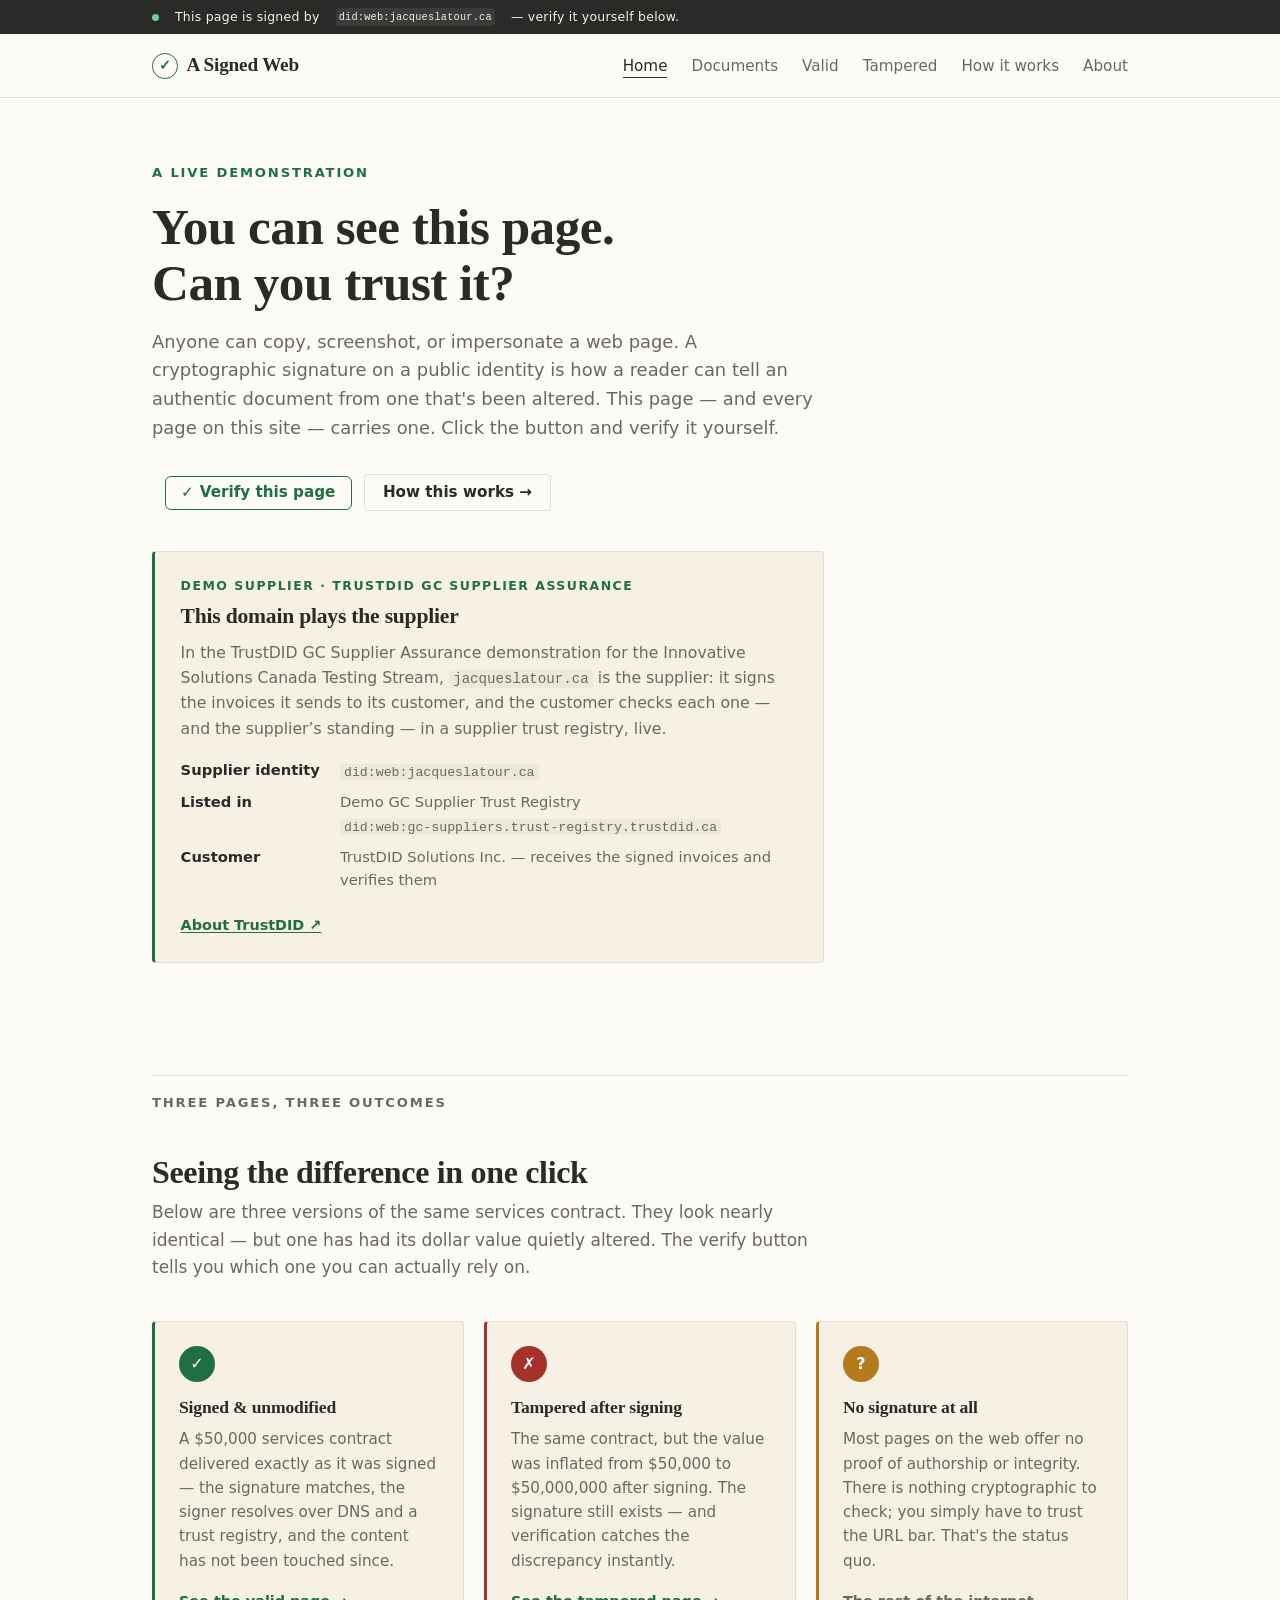
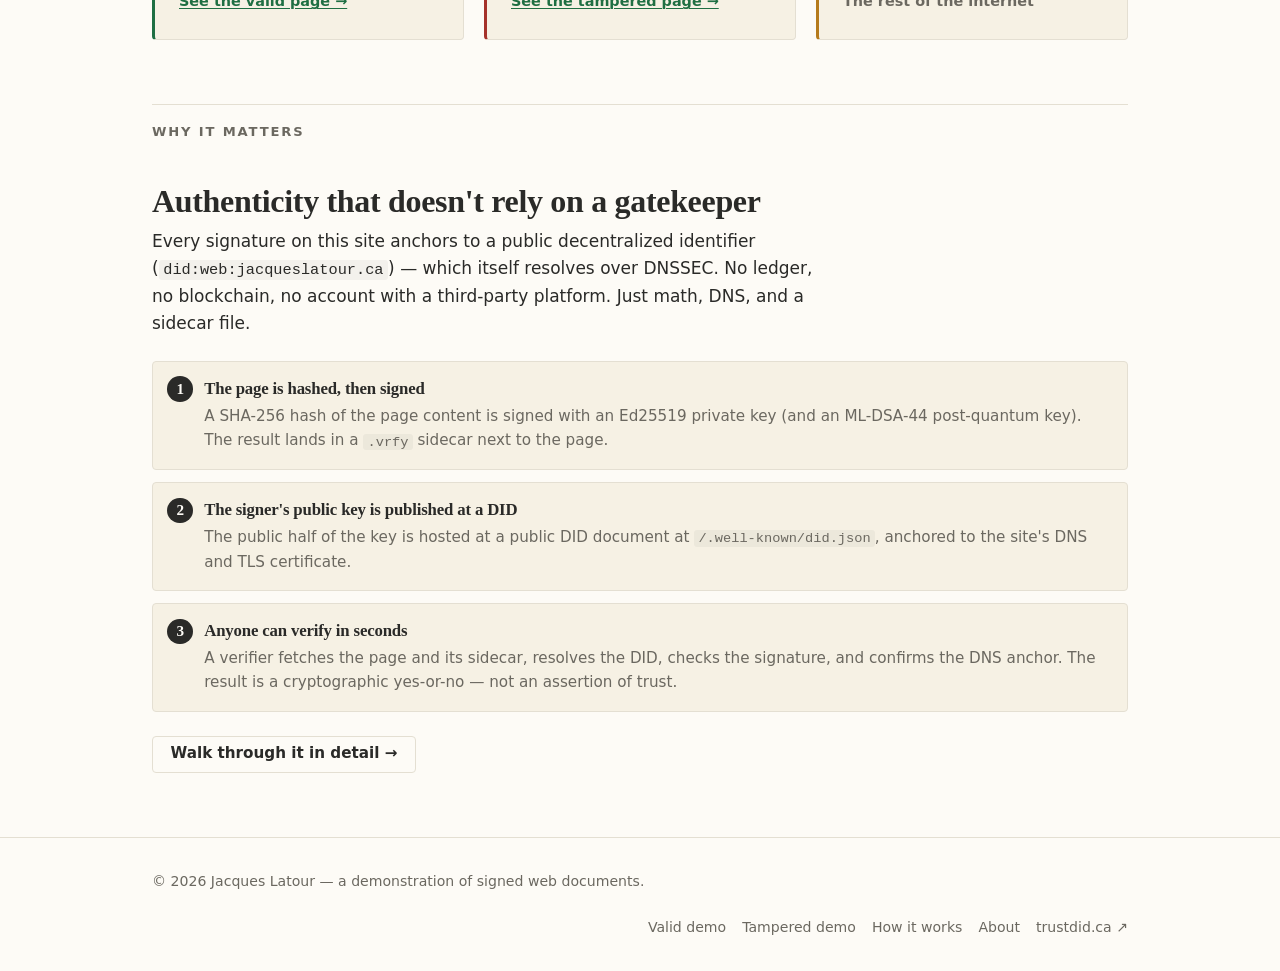
==== commit 967c7fc2: "again" ====
--- a/index.html
+++ b/index.html
@@ -52,6 +52,28 @@
         <span id="hero-verify" data-trustdid-vrfy data-trustdid-vrfy-label="Verify this page"></span>
         <a href="how-it-works/" class="btn btn-ghost">How this works →</a>
       </div>
+
+      <aside class="supplier-card" aria-labelledby="supplier-card-title">
+        <div class="supplier-card-kicker">Demo supplier · TrustDID GC Supplier Assurance</div>
+        <h2 id="supplier-card-title">This domain plays the supplier</h2>
+        <p>
+          In the TrustDID GC Supplier Assurance demonstration for the
+          Innovative Solutions Canada Testing Stream, <code>jacqueslatour.ca</code>
+          is the supplier: it signs the invoices it sends to its customer, and the
+          customer checks each one — and the supplier’s standing — in a supplier
+          trust registry, live.
+        </p>
+        <dl class="supplier-facts">
+          <dt>Supplier identity</dt>
+          <dd><code>did:web:jacqueslatour.ca</code></dd>
+          <dt>Listed in</dt>
+          <dd>Demo GC Supplier Trust Registry<br>
+              <code>did:web:gc-suppliers.trust-registry.trustdid.ca</code></dd>
+          <dt>Customer</dt>
+          <dd>TrustDID Solutions Inc. — receives the signed invoices and verifies them</dd>
+        </dl>
+        <a href="https://trustdid.ca" class="supplier-card-link" target="_blank" rel="noopener">About TrustDID ↗</a>
+      </aside>
     </div>
   </header>
 
--- a/css/styles.css
+++ b/css/styles.css
@@ -158,6 +158,31 @@
 .hero .hero-actions { display: flex; flex-wrap: wrap; gap: 0.8rem; align-items: center; }
 .hero .hero-actions .tdv-btn { font-size: 0.95rem; padding: 0.55em 1em; }
 
+/* ── Demo-supplier card (home hero) ──────────────────────────────────── */
+.supplier-card {
+  margin-top: 2.5rem; max-width: var(--measure);
+  background: var(--vellum); border: 1px solid var(--rule);
+  border-left: 3px solid var(--pass); border-radius: var(--radius);
+  padding: 1.5rem 1.6rem;
+}
+.supplier-card-kicker {
+  color: var(--pass); font-size: 0.78rem; font-weight: 700;
+  letter-spacing: 0.12em; text-transform: uppercase; margin-bottom: 0.5rem;
+}
+.supplier-card h2 { margin: 0 0 0.6rem; font-size: 1.35rem; }
+.supplier-card p { color: var(--muted); font-size: 0.98rem; }
+.supplier-facts {
+  display: grid; grid-template-columns: max-content 1fr; gap: 0.45rem 1.25rem;
+  margin: 1.1rem 0 1.2rem; font-size: 0.92rem;
+}
+.supplier-facts dt { font-weight: 600; color: var(--ink); }
+.supplier-facts dd { margin: 0; color: var(--muted); overflow-wrap: anywhere; }
+.supplier-card-link { font-size: 0.9rem; font-weight: 600; }
+@media (max-width: 34rem) {
+  .supplier-facts { grid-template-columns: 1fr; gap: 0.15rem; }
+  .supplier-facts dd { margin-bottom: 0.6rem; }
+}
+
 /* ── Buttons ───────────────────────────────────────────────────────────── */
 .btn {
   display: inline-flex; align-items: center; gap: 0.45em;
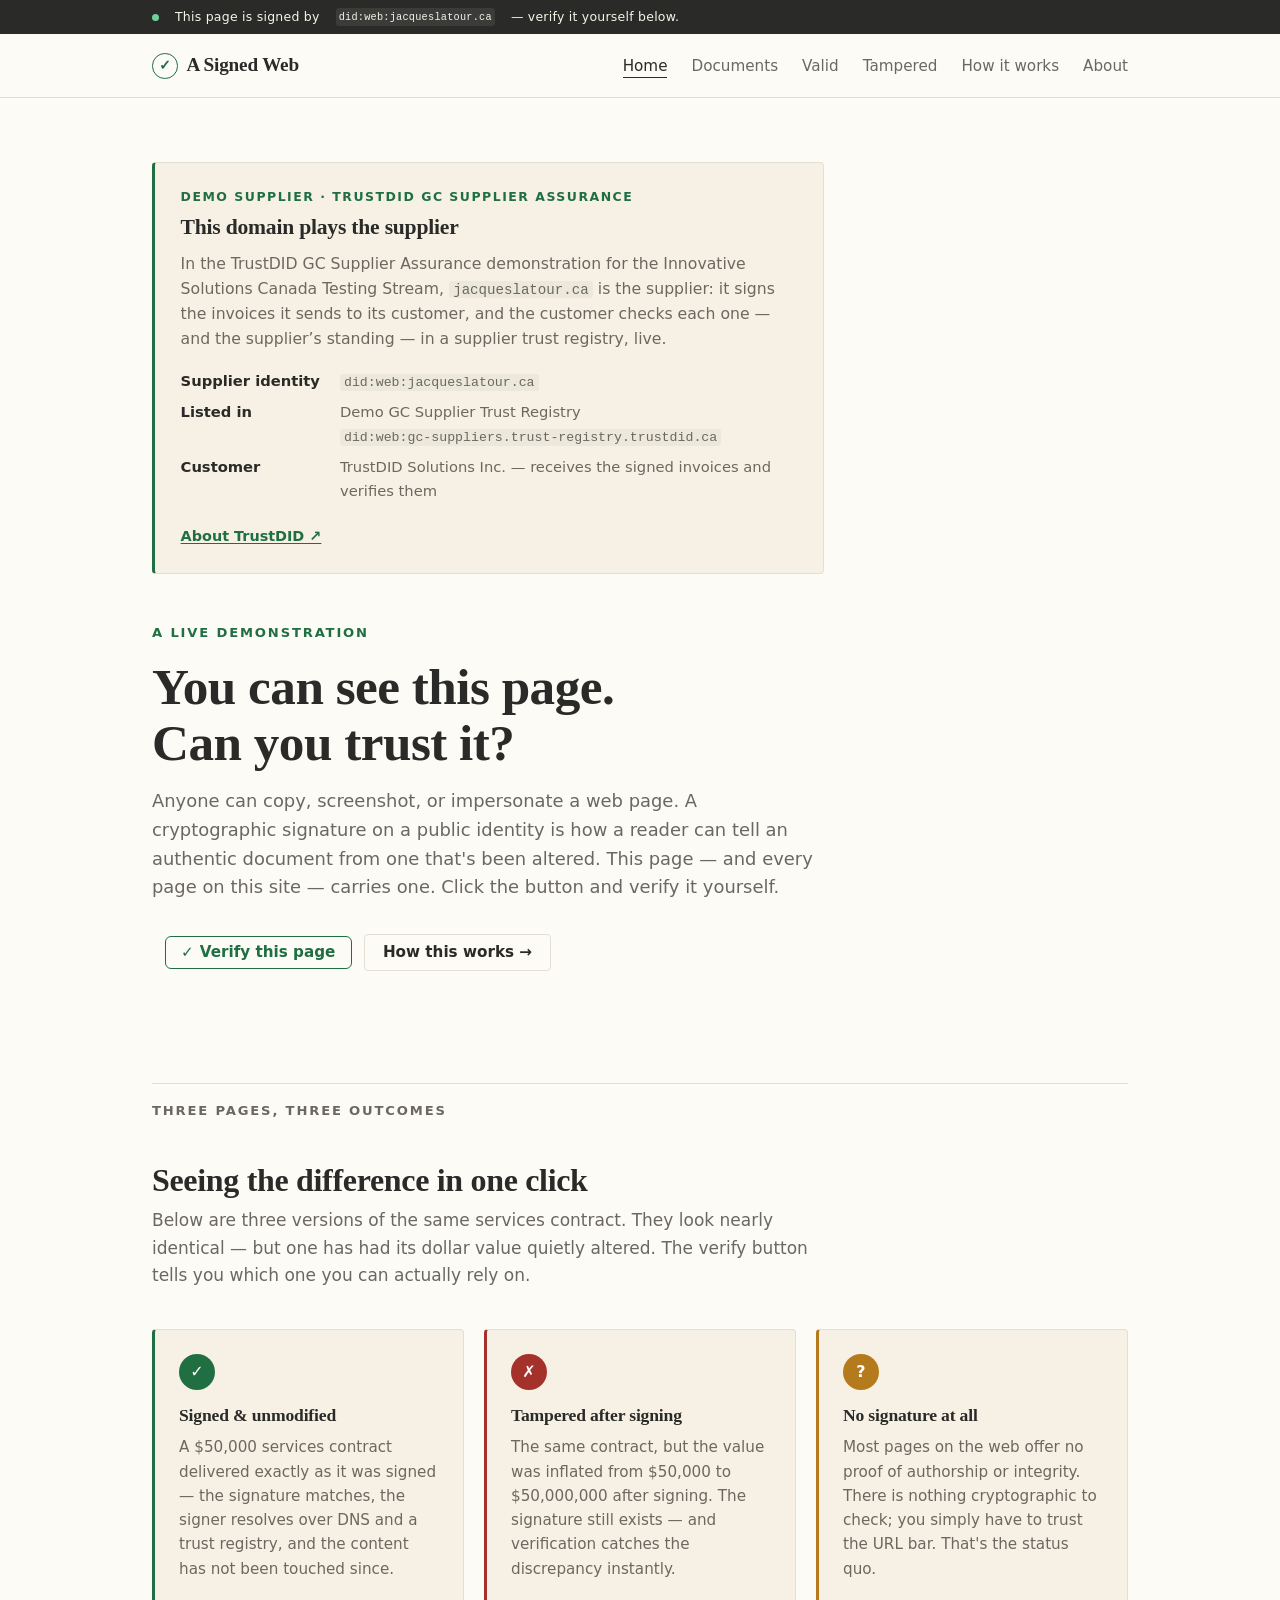
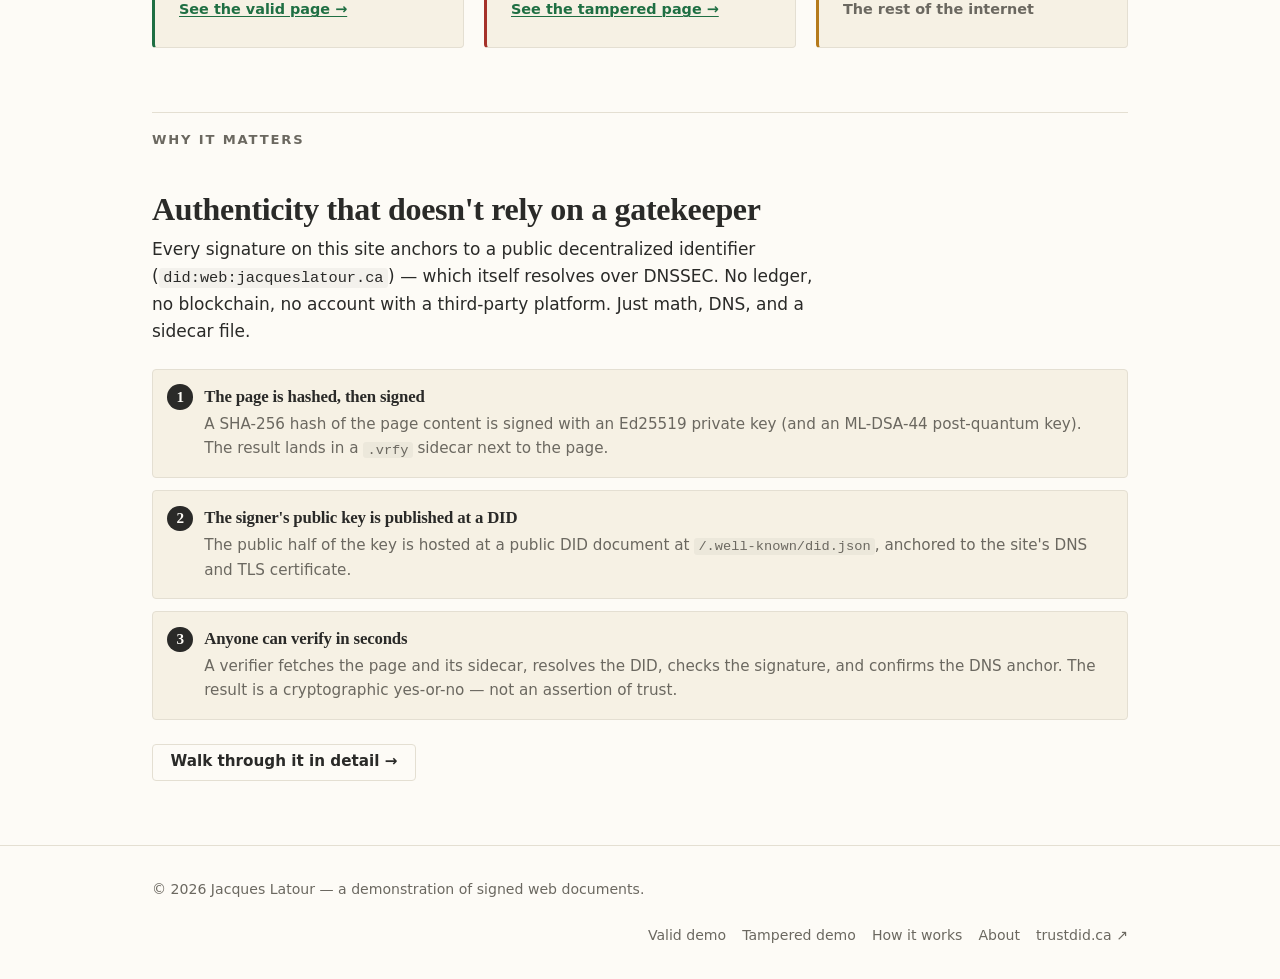
==== commit 3205ba1e: "again" ====
--- a/index.html
+++ b/index.html
@@ -40,19 +40,6 @@
 
   <header class="hero">
     <div class="container">
-      <div class="eyebrow">A live demonstration</div>
-      <h1>You can see this page. Can you trust it?</h1>
-      <p class="subtitle">
-        Anyone can copy, screenshot, or impersonate a web page. A cryptographic
-        signature on a public identity is how a reader can tell an authentic
-        document from one that's been altered. This page — and every page on
-        this site — carries one. Click the button and verify it yourself.
-      </p>
-      <div class="hero-actions">
-        <span id="hero-verify" data-trustdid-vrfy data-trustdid-vrfy-label="Verify this page"></span>
-        <a href="how-it-works/" class="btn btn-ghost">How this works →</a>
-      </div>
-
       <aside class="supplier-card" aria-labelledby="supplier-card-title">
         <div class="supplier-card-kicker">Demo supplier · TrustDID GC Supplier Assurance</div>
         <h2 id="supplier-card-title">This domain plays the supplier</h2>
@@ -74,6 +61,19 @@
         </dl>
         <a href="https://trustdid.ca" class="supplier-card-link" target="_blank" rel="noopener">About TrustDID ↗</a>
       </aside>
+
+      <div class="eyebrow">A live demonstration</div>
+      <h1>You can see this page. Can you trust it?</h1>
+      <p class="subtitle">
+        Anyone can copy, screenshot, or impersonate a web page. A cryptographic
+        signature on a public identity is how a reader can tell an authentic
+        document from one that's been altered. This page — and every page on
+        this site — carries one. Click the button and verify it yourself.
+      </p>
+      <div class="hero-actions">
+        <span id="hero-verify" data-trustdid-vrfy data-trustdid-vrfy-label="Verify this page"></span>
+        <a href="how-it-works/" class="btn btn-ghost">How this works →</a>
+      </div>
     </div>
   </header>
 
--- a/css/styles.css
+++ b/css/styles.css
@@ -160,7 +160,7 @@
 
 /* ── Demo-supplier card (home hero) ──────────────────────────────────── */
 .supplier-card {
-  margin-top: 2.5rem; max-width: var(--measure);
+  margin: 0 0 3rem; max-width: var(--measure);
   background: var(--vellum); border: 1px solid var(--rule);
   border-left: 3px solid var(--pass); border-radius: var(--radius);
   padding: 1.5rem 1.6rem;
